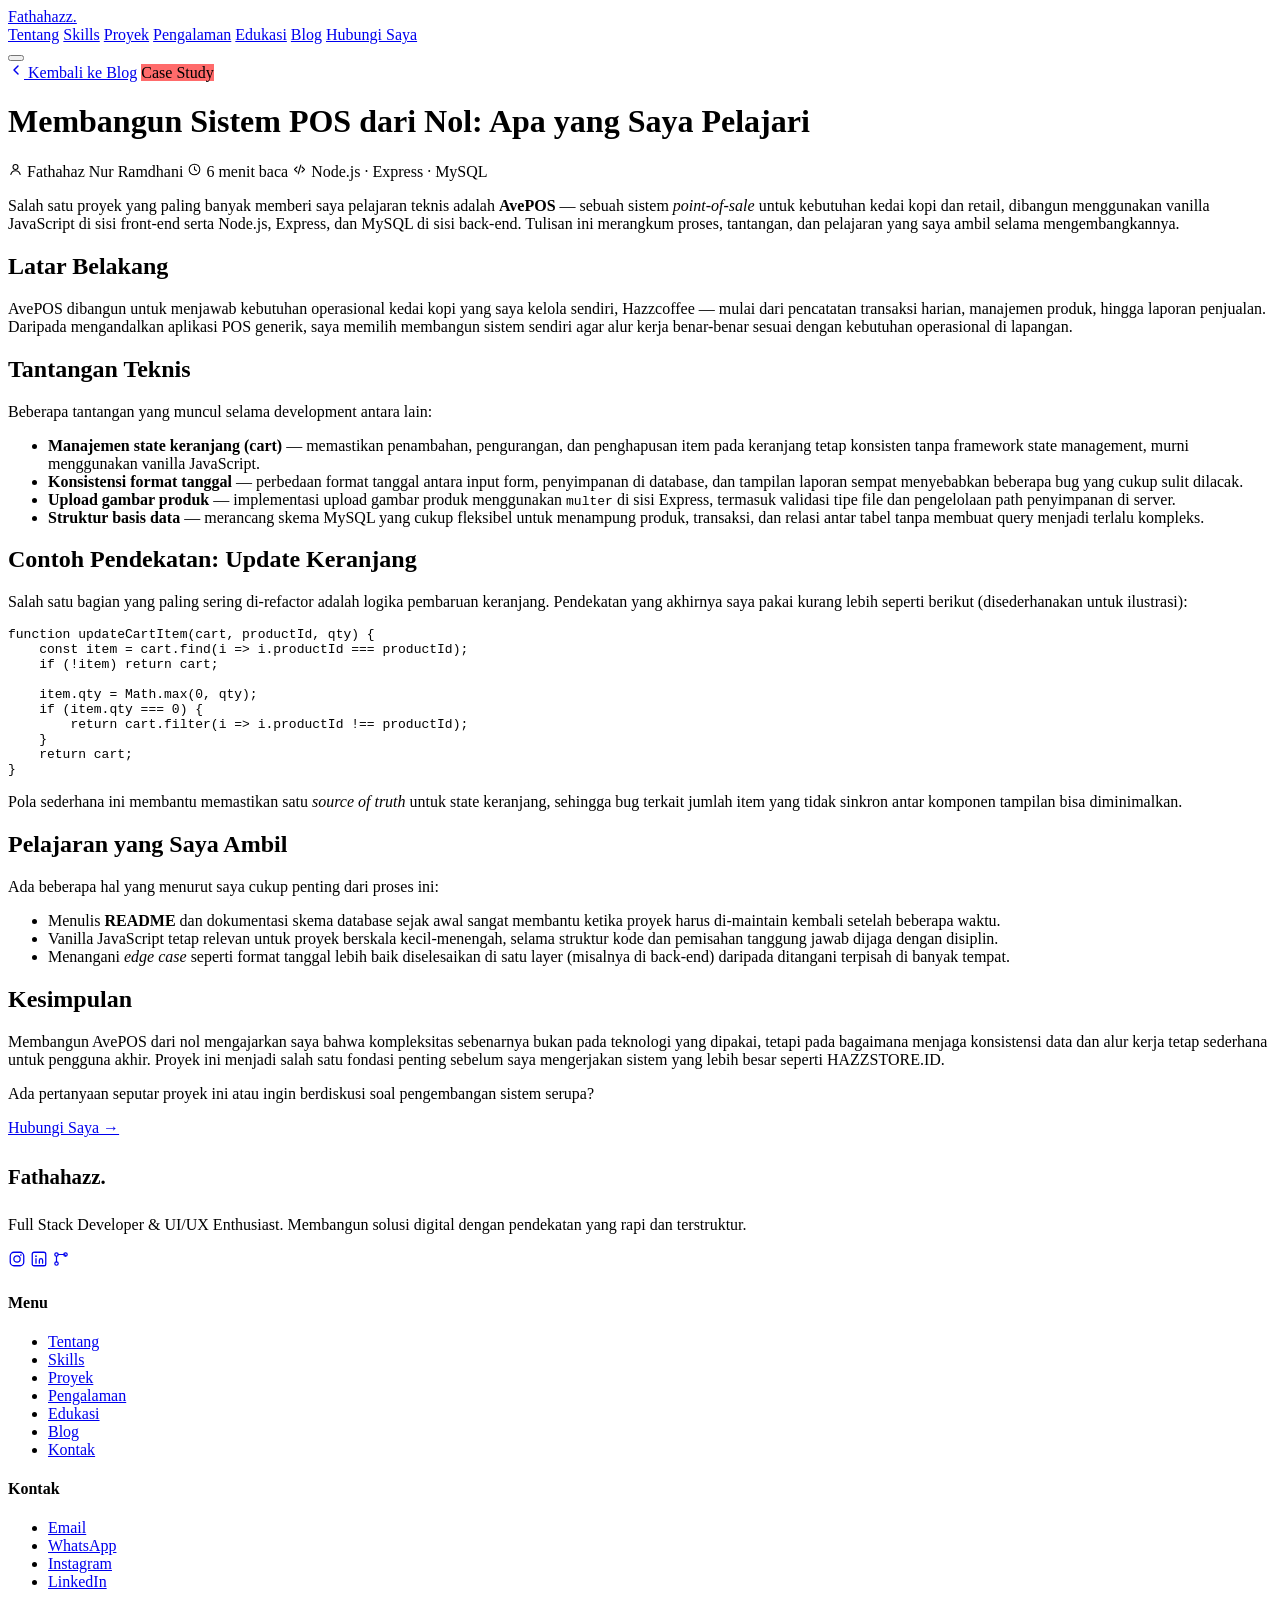
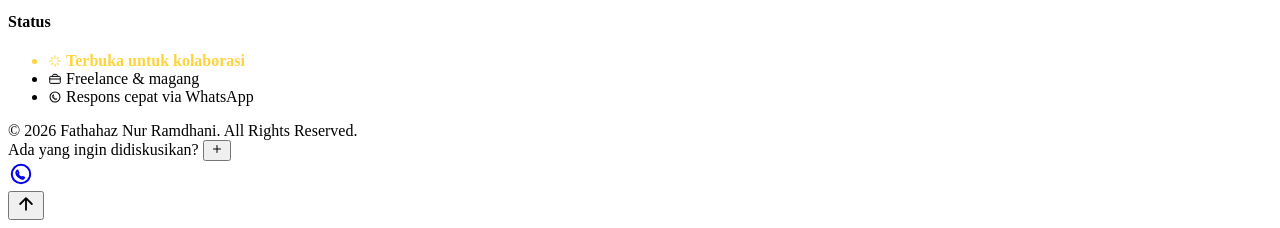
==== blog/blog-membangun-sistem-pos.html @ 6b38d4f5 "Add files via upload" ====
<!DOCTYPE html>
<html lang="id">

<head>
    <meta charset="UTF-8" />
    <meta name="viewport" content="width=device-width, initial-scale=1.0" />
    <title>Membangun Sistem POS dari Nol: Apa yang Saya Pelajari — Fathahazz</title>
    <meta name="description"
        content="Case study proses membangun AvePOS, sistem point-of-sale berbasis Node.js, Express, dan MySQL — tantangan teknis dan pelajaran yang saya ambil." />
    <meta name="author" content="Fathahaz Nur Ramdhani" />
    <meta name="robots" content="index, follow" />
    <link rel="canonical" href="https://fathahazz.my.id/blog-membangun-sistem-pos.html" />

    <!-- Open Graph / Social Preview -->
    <meta property="og:type" content="article" />
    <meta property="og:title" content="Membangun Sistem POS dari Nol: Apa yang Saya Pelajari" />
    <meta property="og:description"
        content="Case study proses membangun AvePOS — sistem point-of-sale berbasis Node.js, Express, dan MySQL." />
    <meta property="og:image" content="asset/hazz1.webp" />
    <meta property="og:url" content="https://fathahazz.my.id/blog-membangun-sistem-pos.html" />
    <meta property="og:locale" content="id_ID" />
    <meta name="twitter:card" content="summary_large_image" />
    <meta name="twitter:title" content="Membangun Sistem POS dari Nol: Apa yang Saya Pelajari" />
    <meta name="twitter:description" content="Case study proses membangun AvePOS dari nol." />
    <meta name="twitter:image" content="asset/hazz1.webp" />

    <meta name="theme-color" content="#FFD43B" />

    <!-- Fonts (preconnect ke kedua domain Google Fonts untuk mempercepat handshake) -->
    <link rel="preconnect" href="https://fonts.googleapis.com">
    <link rel="preconnect" href="https://fonts.gstatic.com" crossorigin>
    <link
        href="https://fonts.googleapis.com/css2?family=Inter:wght@700;800;900&family=Space+Grotesk:wght@500;600;700&family=DM+Sans:opsz,wght@9..40,400;9..40,500;9..40,600;9..40,700;9..40,800&display=swap"
        rel="stylesheet">
    <link rel="stylesheet" href="style.css" />

    <!-- Favicon -->
    <link rel="icon" type="image/png" sizes="96x96" href="asset/favicon/favicon-96x96.png" />
    <link rel="icon" type="image/x-icon" href="asset/favicon/favicon.ico" />
    <link rel="apple-touch-icon" sizes="180x180" href="asset/favicon/apple-touch-icon.png" />
    <link rel="manifest" href="asset/favicon/site.webmanifest" />

    <!-- Structured Data untuk mesin pencari -->
    <script type="application/ld+json">
    {
        "@context": "https://schema.org",
        "@type": "Article",
        "headline": "Membangun Sistem POS dari Nol: Apa yang Saya Pelajari",
        "description": "Case study proses membangun AvePOS, sistem point-of-sale berbasis Node.js, Express, dan MySQL.",
        "author": {
            "@type": "Person",
            "name": "Fathahaz Nur Ramdhani",
            "alternateName": "Fathahazz",
            "url": "https://fathahazz.my.id/"
        },
        "image": "https://fathahazz.my.id/asset/hazz1.webp",
        "mainEntityOfPage": "https://fathahazz.my.id/blog-membangun-sistem-pos.html"
    }
    </script>
</head>

<body>

    <!-- ===== SVG ICON SPRITE (reusable, natural line icons) ===== -->
    <svg style="display:none">
        <symbol id="ic-sparkle" viewBox="0 0 24 24">
            <path d="M12 3v4M12 17v4M3 12h4M17 12h4M6 6l2.5 2.5M15.5 15.5L18 18M18 6l-2.5 2.5M8.5 15.5L6 18"
                stroke="currentColor" stroke-width="1.8" stroke-linecap="round" />
        </symbol>
        <symbol id="ic-bolt" viewBox="0 0 24 24">
            <path d="M13 2 4 14h6l-1 8 9-12h-6l1-8Z" stroke="currentColor" stroke-width="1.8" stroke-linejoin="round"
                stroke-linecap="round" fill="none" />
        </symbol>
        <symbol id="ic-rocket" viewBox="0 0 24 24">
            <path d="M12 2c3 1.5 5 5 5 9 0 2-1 4-2 5l-3 3-3-3c-1-1-2-3-2-5 0-4 2-7.5 5-9Z" stroke="currentColor"
                stroke-width="1.8" stroke-linejoin="round" fill="none" />
            <circle cx="12" cy="10" r="1.8" stroke="currentColor" stroke-width="1.6" fill="none" />
            <path d="M8 16c-2 0.5-3 2-3 5 3 0 4.5-1 5-3M16 16c2 0.5 3 2 3 5-3 0-4.5-1-5-3" stroke="currentColor"
                stroke-width="1.6" stroke-linecap="round" fill="none" />
        </symbol>
        <symbol id="ic-palette" viewBox="0 0 24 24">
            <path
                d="M12 3a9 9 0 1 0 0 18c1.2 0 2-1 2-2 0-.6-.3-1-.6-1.4-.3-.4-.6-.8-.6-1.3 0-1 .8-1.8 1.8-1.8H17a4 4 0 0 0 4-4c0-4.4-4-7.5-9-7.5Z"
                stroke="currentColor" stroke-width="1.8" stroke-linejoin="round" fill="none" />
            <circle cx="7.5" cy="10.5" r="1.1" fill="currentColor" />
            <circle cx="9.5" cy="7" r="1.1" fill="currentColor" />
            <circle cx="14.5" cy="7" r="1.1" fill="currentColor" />
        </symbol>
        <symbol id="ic-plus" viewBox="0 0 24 24">
            <path d="M12 5v14M5 12h14" stroke="currentColor" stroke-width="2" stroke-linecap="round" />
        </symbol>
        <symbol id="ic-chat" viewBox="0 0 24 24">
            <circle cx="12" cy="12" r="8.5" stroke="currentColor" stroke-width="1.8" fill="none" />

            <path
                d="M9 8.5c-.3 0-.6.2-.8.5-.4.5-.7 1.1-.7 1.9 0 1.1.6 2.3 1.5 3.2.9 1 2.1 1.8 3.4 2.2.8.3 1.5.3 2-.1.3-.2.6-.5.7-.9l-1.7-.8-.8.8c-1.8-.7-2.9-1.8-3.5-3.5l.8-.8-.9-1.7Z"
                stroke="currentColor" stroke-width="1.5" stroke-linecap="round" stroke-linejoin="round" fill="none" />
        </symbol>
        <symbol id="ic-arrow-up" viewBox="0 0 24 24">
            <path d="M12 19V5M5 12l7-7 7 7" stroke="currentColor" stroke-width="2.2" stroke-linecap="round"
                stroke-linejoin="round" fill="none" />
        </symbol>
        <symbol id="ic-mail" viewBox="0 0 24 24">
            <rect x="3" y="5" width="18" height="14" rx="1.5" stroke="currentColor" stroke-width="1.7" fill="none" />
            <path d="m4 6.5 8 6 8-6" stroke="currentColor" stroke-width="1.7" stroke-linecap="round"
                stroke-linejoin="round" fill="none" />
        </symbol>
        <symbol id="ic-phone" viewBox="0 0 24 24">
            <path
                d="M6.5 3.5h3l1.5 4-2 1.5a11 11 0 0 0 5.5 5.5l1.5-2 4 1.5v3c0 1-.9 1.8-1.9 1.6-6-1.2-10.9-6-12.1-12.1-.2-1 .6-1.9 1.6-1.9Z"
                stroke="currentColor" stroke-width="1.7" stroke-linejoin="round" fill="none" />
        </symbol>
        <symbol id="ic-at" viewBox="0 0 24 24">
            <circle cx="12" cy="12" r="4" stroke="currentColor" stroke-width="1.7" fill="none" />
            <path d="M16 12v1.5a2.5 2.5 0 0 0 5 0V12a9 9 0 1 0-4 7.5" stroke="currentColor" stroke-width="1.7"
                stroke-linecap="round" fill="none" />
        </symbol>
        <symbol id="ic-pin" viewBox="0 0 24 24">
            <path d="M12 22s7-6.5 7-12a7 7 0 1 0-14 0c0 5.5 7 12 7 12Z" stroke="currentColor" stroke-width="1.7"
                stroke-linejoin="round" fill="none" />
            <circle cx="12" cy="10" r="2.4" stroke="currentColor" stroke-width="1.6" fill="none" />
        </symbol>
        <symbol id="ic-cap" viewBox="0 0 24 24">
            <path d="m12 4 9 4.5-9 4.5-9-4.5Z" stroke="currentColor" stroke-width="1.7" stroke-linejoin="round"
                fill="none" />
            <path d="M7 11v4.5c0 1.4 2.2 2.5 5 2.5s5-1.1 5-2.5V11" stroke="currentColor" stroke-width="1.6"
                stroke-linecap="round" fill="none" />
            <path d="M21 8.5V14" stroke="currentColor" stroke-width="1.6" stroke-linecap="round" />
        </symbol>
        <symbol id="ic-briefcase" viewBox="0 0 24 24">
            <rect x="3" y="7.5" width="18" height="12" rx="1.5" stroke="currentColor" stroke-width="1.7" fill="none" />
            <path d="M8 7.5V6a2 2 0 0 1 2-2h4a2 2 0 0 1 2 2v1.5M3 12h18" stroke="currentColor" stroke-width="1.7"
                stroke-linecap="round" fill="none" />
        </symbol>
        <symbol id="ic-instagram" viewBox="0 0 24 24">
            <rect x="3" y="3" width="18" height="18" rx="5" stroke="currentColor" stroke-width="1.7" fill="none" />
            <circle cx="12" cy="12" r="4.2" stroke="currentColor" stroke-width="1.7" fill="none" />
            <circle cx="17.2" cy="6.8" r="1.1" fill="currentColor" />
        </symbol>
        <symbol id="ic-linkedin" viewBox="0 0 24 24">
            <rect x="3" y="3" width="18" height="18" rx="2.5" stroke="currentColor" stroke-width="1.7" fill="none" />
            <circle cx="8" cy="8.2" r="1.2" fill="currentColor" />
            <path d="M8 11.5v6M12.5 17.5v-3.7c0-1.3.9-2.3 2.2-2.3s2.1 1 2.1 2.3v3.7" stroke="currentColor"
                stroke-width="1.7" stroke-linecap="round" fill="none" />
            <path d="M8 11.5h0" stroke="currentColor" stroke-width="1.7" />
        </symbol>
        <symbol id="ic-youtube" viewBox="0 0 24 24">
            <rect x="2.5" y="6" width="19" height="12" rx="3" stroke="currentColor" stroke-width="1.7" fill="none" />
            <path d="M10.5 9.5v5l4.3-2.5Z" fill="currentColor" />
        </symbol>
        <symbol id="ic-tiktok" viewBox="0 0 24 24">
            <path d="M14 3v10.8a2.7 2.7 0 1 1-2.5-2.7" stroke="currentColor" stroke-width="1.7" stroke-linecap="round"
                fill="none" />
            <path d="M14 3c.4 2.4 2.1 4 4.6 4.2" stroke="currentColor" stroke-width="1.7" stroke-linecap="round"
                fill="none" />
        </symbol>
        <symbol id="ic-window" viewBox="0 0 24 24">
            <rect x="3" y="4" width="18" height="16" rx="1.5" stroke="currentColor" stroke-width="1.7" fill="none" />
            <path d="M3 8.5h18" stroke="currentColor" stroke-width="1.7" />
            <circle cx="6" cy="6.2" r=".6" fill="currentColor" />
            <circle cx="8" cy="6.2" r=".6" fill="currentColor" />
        </symbol>
        <symbol id="ic-mobile" viewBox="0 0 24 24">
            <rect x="7" y="2.5" width="10" height="19" rx="2" stroke="currentColor" stroke-width="1.7" fill="none" />
            <path d="M11 18.3h2" stroke="currentColor" stroke-width="1.7" stroke-linecap="round" />
        </symbol>
        <symbol id="ic-target" viewBox="0 0 24 24">
            <circle cx="12" cy="12" r="8.5" stroke="currentColor" stroke-width="1.7" fill="none" />
            <circle cx="12" cy="12" r="4.7" stroke="currentColor" stroke-width="1.7" fill="none" />
            <circle cx="12" cy="12" r="1.2" fill="currentColor" />
        </symbol>
        <symbol id="ic-camera" viewBox="0 0 24 24">
            <path d="M4 8h3l1.5-2h7L17 8h3a1 1 0 0 1 1 1v9a1 1 0 0 1-1 1H4a1 1 0 0 1-1-1V9a1 1 0 0 1 1-1Z"
                stroke="currentColor" stroke-width="1.7" stroke-linejoin="round" fill="none" />
            <circle cx="12" cy="13" r="3.3" stroke="currentColor" stroke-width="1.7" fill="none" />
        </symbol>
        <symbol id="ic-pencil" viewBox="0 0 24 24">
            <path d="m4 20 1-4.5L15.5 5 19 8.5 8.5 19 4 20Z" stroke="currentColor" stroke-width="1.7"
                stroke-linejoin="round" fill="none" />
            <path d="M13.5 6.7 17.3 10.5" stroke="currentColor" stroke-width="1.7" stroke-linecap="round" />
        </symbol>
        <symbol id="ic-star" viewBox="0 0 24 24">
            <path d="m12 3 2.6 5.8 6.2.6-4.7 4.2 1.4 6.2L12 16.9 6.5 19.8l1.4-6.2L3.2 9.4l6.2-.6Z" stroke="currentColor"
                stroke-width="1.6" stroke-linejoin="round" fill="none" />
        </symbol>
        <symbol id="ic-user" viewBox="0 0 24 24">
            <circle cx="12" cy="8" r="4" stroke="currentColor" stroke-width="1.7" fill="none" />
            <path d="M4.5 20c1.2-4 4-6 7.5-6s6.3 2 7.5 6" stroke="currentColor" stroke-width="1.7"
                stroke-linecap="round" fill="none" />
        </symbol>
        <symbol id="ic-check" viewBox="0 0 24 24">
            <path d="m4 12.5 5.5 5.5L20 6.5" stroke="currentColor" stroke-width="2.2" stroke-linecap="round"
                stroke-linejoin="round" fill="none" />
        </symbol>
        <symbol id="ic-minus" viewBox="0 0 24 24">
            <path d="M5 12h14" stroke="currentColor" stroke-width="2" stroke-linecap="round" />
        </symbol>
        <symbol id="ic-chevron" viewBox="0 0 24 24">
            <path d="m6 9 6 6 6-6" stroke="currentColor" stroke-width="2.2" stroke-linecap="round"
                stroke-linejoin="round" fill="none" />
        </symbol>
        <symbol id="ic-chevron-left" viewBox="0 0 24 24">
            <path d="m15 6-6 6 6 6" stroke="currentColor" stroke-width="2.2" stroke-linecap="round"
                stroke-linejoin="round" fill="none" />
        </symbol>
        <symbol id="ic-chevron-right" viewBox="0 0 24 24">
            <path d="m9 6 6 6-6 6" stroke="currentColor" stroke-width="2.2" stroke-linecap="round"
                stroke-linejoin="round" fill="none" />
        </symbol>
        <symbol id="ic-clock" viewBox="0 0 24 24">
            <circle cx="12" cy="12" r="8.5" stroke="currentColor" stroke-width="1.7" fill="none" />
            <path d="M12 7.5V12l3 2" stroke="currentColor" stroke-width="1.7" stroke-linecap="round" fill="none" />
        </symbol>
        <symbol id="ic-coffee" viewBox="0 0 24 24">
            <path d="M4 8h13v6a5 5 0 0 1-5 5H9a5 5 0 0 1-5-5V8Z" stroke="currentColor" stroke-width="1.7"
                stroke-linejoin="round" fill="none" />
            <path d="M17 9.5h1.5a2.5 2.5 0 0 1 0 5H17" stroke="currentColor" stroke-width="1.7" fill="none" />
            <path d="M8 3.5c-.6.8-.6 1.4 0 2.2M12 3.5c-.6.8-.6 1.4 0 2.2" stroke="currentColor" stroke-width="1.5"
                stroke-linecap="round" />
        </symbol>
        <symbol id="ic-git" viewBox="0 0 24 24">
            <circle cx="6" cy="6" r="2.3" stroke="currentColor" stroke-width="1.6" fill="none" />
            <circle cx="6" cy="18" r="2.3" stroke="currentColor" stroke-width="1.6" fill="none" />
            <circle cx="18" cy="6" r="2.3" stroke="currentColor" stroke-width="1.6" fill="none" />
            <path d="M6 8.3v7.4M8.3 6H16a2 2 0 0 1 2 2v0" stroke="currentColor" stroke-width="1.6"
                stroke-linecap="round" fill="none" />
        </symbol>
        <symbol id="ic-cloud" viewBox="0 0 24 24">
            <path d="M7 18h10.5a3.5 3.5 0 0 0 0-7 5.5 5.5 0 0 0-10.6-1.7A4 4 0 0 0 7 18Z" stroke="currentColor"
                stroke-width="1.7" stroke-linejoin="round" fill="none" />
        </symbol>
        <symbol id="ic-db" viewBox="0 0 24 24">
            <ellipse cx="12" cy="6" rx="7" ry="2.6" stroke="currentColor" stroke-width="1.7" fill="none" />
            <path d="M5 6v6c0 1.4 3.1 2.6 7 2.6s7-1.2 7-2.6V6M5 12v6c0 1.4 3.1 2.6 7 2.6s7-1.2 7-2.6v-6"
                stroke="currentColor" stroke-width="1.7" fill="none" />
        </symbol>
        <symbol id="ic-code" viewBox="0 0 24 24">
            <path d="M8 8 4 12l4 4" stroke="currentColor" stroke-width="1.8" stroke-linecap="round"
                stroke-linejoin="round" fill="none" />

            <path d="m16 8 4 4-4 4" stroke="currentColor" stroke-width="1.8" stroke-linecap="round"
                stroke-linejoin="round" fill="none" />

            <path d="m14 5-4 14" stroke="currentColor" stroke-width="1.8" stroke-linecap="round" fill="none" />
        </symbol>
        <symbol id="ic-app" viewBox="0 0 24 24">
            <rect x="5" y="3" width="14" height="18" rx="3" stroke="currentColor" stroke-width="1.8" fill="none" />

            <rect x="8" y="7" width="3" height="3" rx=".5" fill="currentColor" />

            <rect x="13" y="7" width="3" height="3" rx=".5" fill="currentColor" />

            <rect x="8" y="12" width="3" height="3" rx=".5" fill="currentColor" />

            <rect x="13" y="12" width="3" height="3" rx=".5" fill="currentColor" />
        </symbol>
        <symbol id="ic-react" viewBox="0 0 24 24">
            <circle cx="12" cy="12" r="1.8" fill="currentColor" />

            <ellipse cx="12" cy="12" rx="8" ry="3.2" stroke="currentColor" stroke-width="1.5" fill="none" />

            <ellipse cx="12" cy="12" rx="8" ry="3.2" transform="rotate(60 12 12)" stroke="currentColor"
                stroke-width="1.5" fill="none" />

            <ellipse cx="12" cy="12" rx="8" ry="3.2" transform="rotate(-60 12 12)" stroke="currentColor"
                stroke-width="1.5" fill="none" />
        </symbol>
        <symbol id="ic-nodejs" viewBox="0 0 24 24">
            <path d="M12 2.5 19 6.5v11L12 21.5 5 17.5v-11L12 2.5Z" stroke="currentColor" stroke-width="1.6"
                fill="none" />
            <text x="12" y="15" text-anchor="middle" font-size="6" font-family="Arial" fill="currentColor">JS</text>
        </symbol>
        <symbol id="ic-flutter" viewBox="0 0 24 24">
            <path d="M7 12 16 3h4L9 14Z" stroke="currentColor" stroke-width="1.6" fill="none" stroke-linejoin="round" />

            <path d="M9 14 13.5 18.5H18L13 13.5Z" stroke="currentColor" stroke-width="1.6" fill="none"
                stroke-linejoin="round" />

            <path d="M13 13.5 16 10.5H20L17 13.5" stroke="currentColor" stroke-width="1.6" fill="none"
                stroke-linejoin="round" />
        </symbol>
        <symbol id="ic-nextjs" viewBox="0 0 24 24">
            <circle cx="12" cy="12" r="9" stroke="currentColor" stroke-width="1.6" fill="none" />

            <path d="M9 16V8l6 8V8" stroke="currentColor" stroke-width="1.6" stroke-linecap="round"
                stroke-linejoin="round" fill="none" />
        </symbol>
        <symbol id="ic-gitt" viewBox="0 0 24 24">
            <rect x="6" y="6" width="12" height="12" rx="2" transform="rotate(45 12 12)" stroke="currentColor"
                stroke-width="1.6" fill="none" />

            <circle cx="10" cy="10" r="1.2" fill="currentColor" />

            <circle cx="14" cy="14" r="1.2" fill="currentColor" />

            <circle cx="10" cy="16" r="1.2" fill="currentColor" />

            <path d="M10 10v6M10 10l4 4" stroke="currentColor" stroke-width="1.6" stroke-linecap="round" />
        </symbol>
        <symbol id="ic-vercel" viewBox="0 0 24 24">
            <path d="M12 4 20 18H4L12 4Z" stroke="currentColor" stroke-width="1.8" stroke-linejoin="round"
                fill="none" />
        </symbol>
    </svg>

    <!-- ===== CUSTOM CURSOR ===== -->
    <div class="cursor-dot" id="cursorDot"></div>
    <div class="cursor-outline" id="cursorOutline"></div>
    <div class="scroll-progress" id="scrollProgress"></div>

    <!-- ===== NAVBAR ===== -->
    <nav class="navbar" id="navbar">
        <div class="container">
            <a href="index.html" class="logo">Fathahazz.</a>
            <div class="nav-links" id="navLinks">
                <a href="index.html#about">Tentang</a>
                <a href="index.html#skills">Skills</a>
                <a href="index.html#projects">Proyek</a>
                <a href="index.html#experience">Pengalaman</a>
                <a href="index.html#education">Edukasi</a>
                <a href="index.html#blog" class="active">Blog</a>
                <a href="index.html#contact" class="nav-cta">Hubungi Saya</a>
            </div>
            <button class="hamburger" id="hamburger" aria-label="Menu">
                <span></span><span></span><span></span>
            </button>
        </div>
    </nav>

    <!-- ===== ARTICLE HEADER ===== -->
    <header class="article-hero">
        <div class="container">
            <a href="index.html#blog" class="article-back"><svg class="ic" width="16" height="16">
                    <use href="#ic-chevron-left" /></svg> Kembali ke Blog</a>
            <span class="neo-tag" style="background:#FF6B6B;">Case Study</span>
            <h1 class="article-title">Membangun Sistem POS dari Nol: Apa yang Saya Pelajari</h1>
            <div class="article-meta">
                <span><svg class="ic" width="15" height="15">
                        <use href="#ic-user" /></svg> Fathahaz Nur Ramdhani</span>
                <span><svg class="ic" width="15" height="15">
                        <use href="#ic-clock" /></svg> 6 menit baca</span>
                <span><svg class="ic" width="15" height="15">
                        <use href="#ic-code" /></svg> Node.js · Express · MySQL</span>
            </div>
        </div>
    </header>

    <!-- ===== ARTICLE CONTENT ===== -->
    <section class="article-section">
        <div class="container article-container">
            <article class="article-content">
                <p class="lead">Salah satu proyek yang paling banyak memberi saya pelajaran teknis adalah
                    <strong>AvePOS</strong> — sebuah sistem <em>point-of-sale</em> untuk kebutuhan kedai kopi dan
                    retail, dibangun menggunakan vanilla JavaScript di sisi front-end serta Node.js, Express, dan
                    MySQL di sisi back-end. Tulisan ini merangkum proses, tantangan, dan pelajaran yang saya ambil
                    selama mengembangkannya.</p>

                <h2>Latar Belakang</h2>
                <p>AvePOS dibangun untuk menjawab kebutuhan operasional kedai kopi yang saya kelola sendiri,
                    Hazzcoffee — mulai dari pencatatan transaksi harian, manajemen produk, hingga laporan
                    penjualan. Daripada mengandalkan aplikasi POS generik, saya memilih membangun sistem sendiri
                    agar alur kerja benar-benar sesuai dengan kebutuhan operasional di lapangan.</p>

                <h2>Tantangan Teknis</h2>
                <p>Beberapa tantangan yang muncul selama development antara lain:</p>
                <ul>
                    <li><strong>Manajemen state keranjang (cart)</strong> — memastikan penambahan, pengurangan,
                        dan penghapusan item pada keranjang tetap konsisten tanpa framework state management,
                        murni menggunakan vanilla JavaScript.</li>
                    <li><strong>Konsistensi format tanggal</strong> — perbedaan format tanggal antara input form,
                        penyimpanan di database, dan tampilan laporan sempat menyebabkan beberapa bug yang cukup
                        sulit dilacak.</li>
                    <li><strong>Upload gambar produk</strong> — implementasi upload gambar produk menggunakan
                        <code>multer</code> di sisi Express, termasuk validasi tipe file dan pengelolaan path
                        penyimpanan di server.</li>
                    <li><strong>Struktur basis data</strong> — merancang skema MySQL yang cukup fleksibel untuk
                        menampung produk, transaksi, dan relasi antar tabel tanpa membuat query menjadi terlalu
                        kompleks.</li>
                </ul>

                <h2>Contoh Pendekatan: Update Keranjang</h2>
                <p>Salah satu bagian yang paling sering di-refactor adalah logika pembaruan keranjang. Pendekatan
                    yang akhirnya saya pakai kurang lebih seperti berikut (disederhanakan untuk ilustrasi):</p>
                <pre><code>function updateCartItem(cart, productId, qty) {
    const item = cart.find(i => i.productId === productId);
    if (!item) return cart;

    item.qty = Math.max(0, qty);
    if (item.qty === 0) {
        return cart.filter(i => i.productId !== productId);
    }
    return cart;
}</code></pre>
                <p>Pola sederhana ini membantu memastikan satu <em>source of truth</em> untuk state keranjang,
                    sehingga bug terkait jumlah item yang tidak sinkron antar komponen tampilan bisa diminimalkan.</p>

                <h2>Pelajaran yang Saya Ambil</h2>
                <p>Ada beberapa hal yang menurut saya cukup penting dari proses ini:</p>
                <ul>
                    <li>Menulis <strong>README</strong> dan dokumentasi skema database sejak awal sangat membantu
                        ketika proyek harus di-maintain kembali setelah beberapa waktu.</li>
                    <li>Vanilla JavaScript tetap relevan untuk proyek berskala kecil-menengah, selama struktur
                        kode dan pemisahan tanggung jawab dijaga dengan disiplin.</li>
                    <li>Menangani <em>edge case</em> seperti format tanggal lebih baik diselesaikan di satu
                        layer (misalnya di back-end) daripada ditangani terpisah di banyak tempat.</li>
                </ul>

                <h2>Kesimpulan</h2>
                <p>Membangun AvePOS dari nol mengajarkan saya bahwa kompleksitas sebenarnya bukan pada teknologi
                    yang dipakai, tetapi pada bagaimana menjaga konsistensi data dan alur kerja tetap sederhana
                    untuk pengguna akhir. Proyek ini menjadi salah satu fondasi penting sebelum saya mengerjakan
                    sistem yang lebih besar seperti HAZZSTORE.ID.</p>

                <div class="article-cta">
                    <p>Ada pertanyaan seputar proyek ini atau ingin berdiskusi soal pengembangan sistem serupa?</p>
                    <a href="index.html#contact" class="neo-btn neo-btn-primary">Hubungi Saya →</a>
                </div>
            </article>
        </div>
    </section>

    <!-- ===== FOOTER ===== -->
    <footer class="footer">
        <div class="container">
            <div class="footer-grid">
                <div>
                    <h4 style="font-size:1.3rem;">Fathahazz.</h4>
                    <p>Full Stack Developer & UI/UX Enthusiast. Membangun solusi digital dengan pendekatan yang
                        rapi dan terstruktur.</p>
                    <div class="social-links">
                        <a href="https://instagram.com/fathahazz" target="_blank" rel="noopener"
                            aria-label="Instagram"><svg class="ic" width="18" height="18">
                                <use href="#ic-instagram" /></svg></a>
                        <a href="https://linkedin.com/in/fathahazz" target="_blank" rel="noopener"
                            aria-label="LinkedIn"><svg class="ic" width="18" height="18">
                                <use href="#ic-linkedin" /></svg></a>
                        <a href="https://github.com/hzx-greedy" target="_blank" rel="noopener"
                            aria-label="GitHub"><svg class="ic" width="18" height="18">
                                <use href="#ic-git" /></svg></a>
                    </div>
                </div>
                <div>
                    <h4>Menu</h4>
                    <ul>
                        <li><a href="index.html#about">Tentang</a></li>
                        <li><a href="index.html#skills">Skills</a></li>
                        <li><a href="index.html#projects">Proyek</a></li>
                        <li><a href="index.html#experience">Pengalaman</a></li>
                        <li><a href="index.html#education">Edukasi</a></li>
                        <li><a href="index.html#blog">Blog</a></li>
                        <li><a href="index.html#contact">Kontak</a></li>
                    </ul>
                </div>
                <div>
                    <h4>Kontak</h4>
                    <ul>
                        <li><a href="mailto:fathahazz31@gmail.com">Email</a></li>
                        <li><a href="https://wa.me/6282110757763" target="_blank" rel="noopener">WhatsApp</a></li>
                        <li><a href="https://instagram.com/fathahazz" target="_blank" rel="noopener">Instagram</a>
                        </li>
                        <li><a href="https://linkedin.com/in/fathahazz" target="_blank" rel="noopener">LinkedIn</a>
                        </li>
                    </ul>
                </div>
                <div>
                    <h4>Status</h4>
                    <ul>
                        <li style="color:#FFD43B;font-weight:700;"><svg class="ic" width="14" height="14"
                                style="vertical-align:-2px;margin-right:4px;">
                                <use href="#ic-sparkle" /></svg>Terbuka untuk kolaborasi</li>
                        <li><svg class="ic" width="14" height="14" style="vertical-align:-2px;margin-right:4px;">
                                <use href="#ic-briefcase" /></svg>Freelance & magang</li>
                        <li><svg class="ic" width="14" height="14" style="vertical-align:-2px;margin-right:4px;">
                                <use href="#ic-chat" /></svg>Respons cepat via WhatsApp</li>
                    </ul>
                </div>
            </div>
            <div class="footer-bottom">
                <span>© 2026 Fathahaz Nur Ramdhani. All Rights Reserved.</span>
            </div>
        </div>
    </footer>

    <!-- ===== WHATSAPP FLOAT + TOOLTIP ===== -->
    <div class="wa-wrap">
        <div class="wa-tooltip" id="waTooltip">
            Ada yang ingin didiskusikan?
            <button class="wa-tooltip-close" id="waTooltipClose" aria-label="Tutup">
                <svg class="ic" width="12" height="12">
                    <use href="#ic-plus" /></svg>
            </button>
        </div>
        <a href="https://wa.me/6282110757763" class="wa-float" target="_blank" rel="noopener"
            aria-label="Chat WhatsApp">
            <svg class="ic" width="26" height="26">
                <use href="#ic-chat" /></svg>
        </a>
    </div>

    <!-- ===== BACK TO TOP ===== -->
    <button class="back-to-top" id="backToTop" aria-label="Kembali ke atas">
        <svg class="ic" width="20" height="20">
            <use href="#ic-arrow-up" /></svg>
    </button>

    <script src="script.js"></script>
</body>

</html>
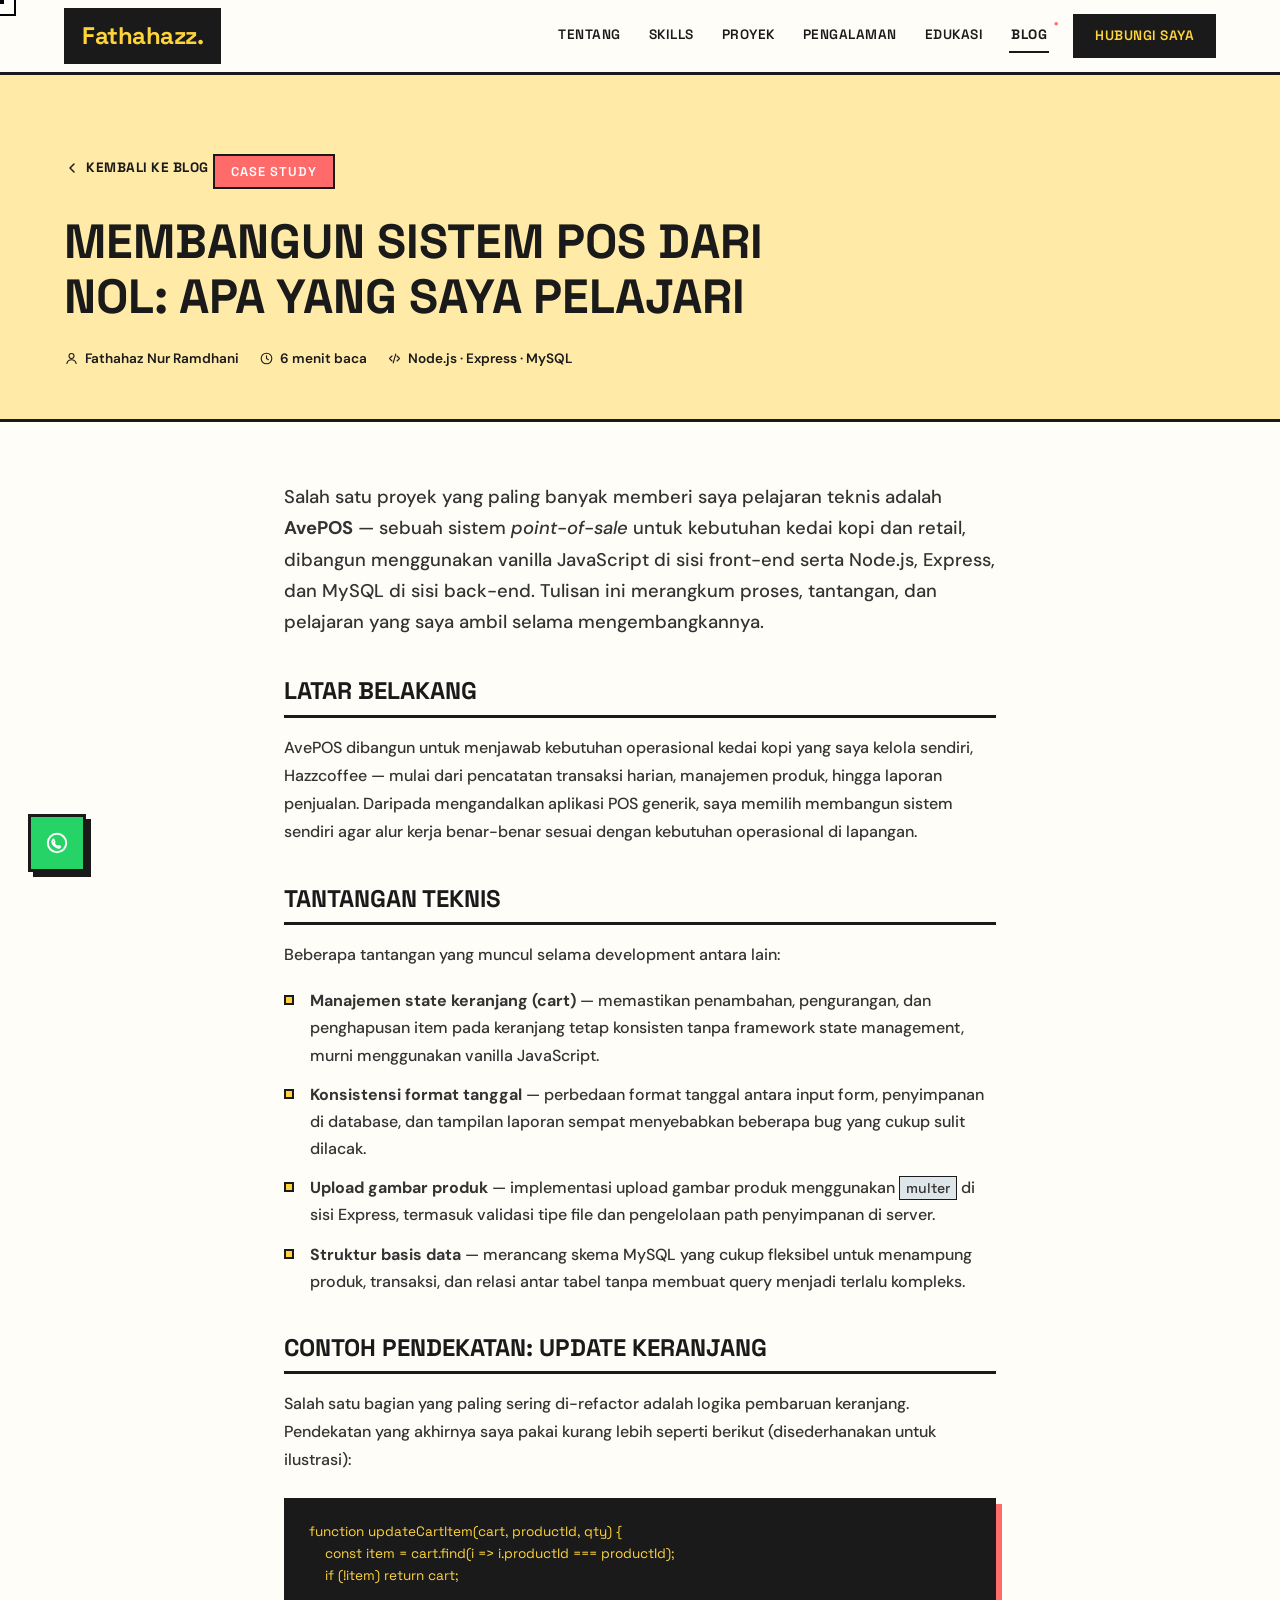
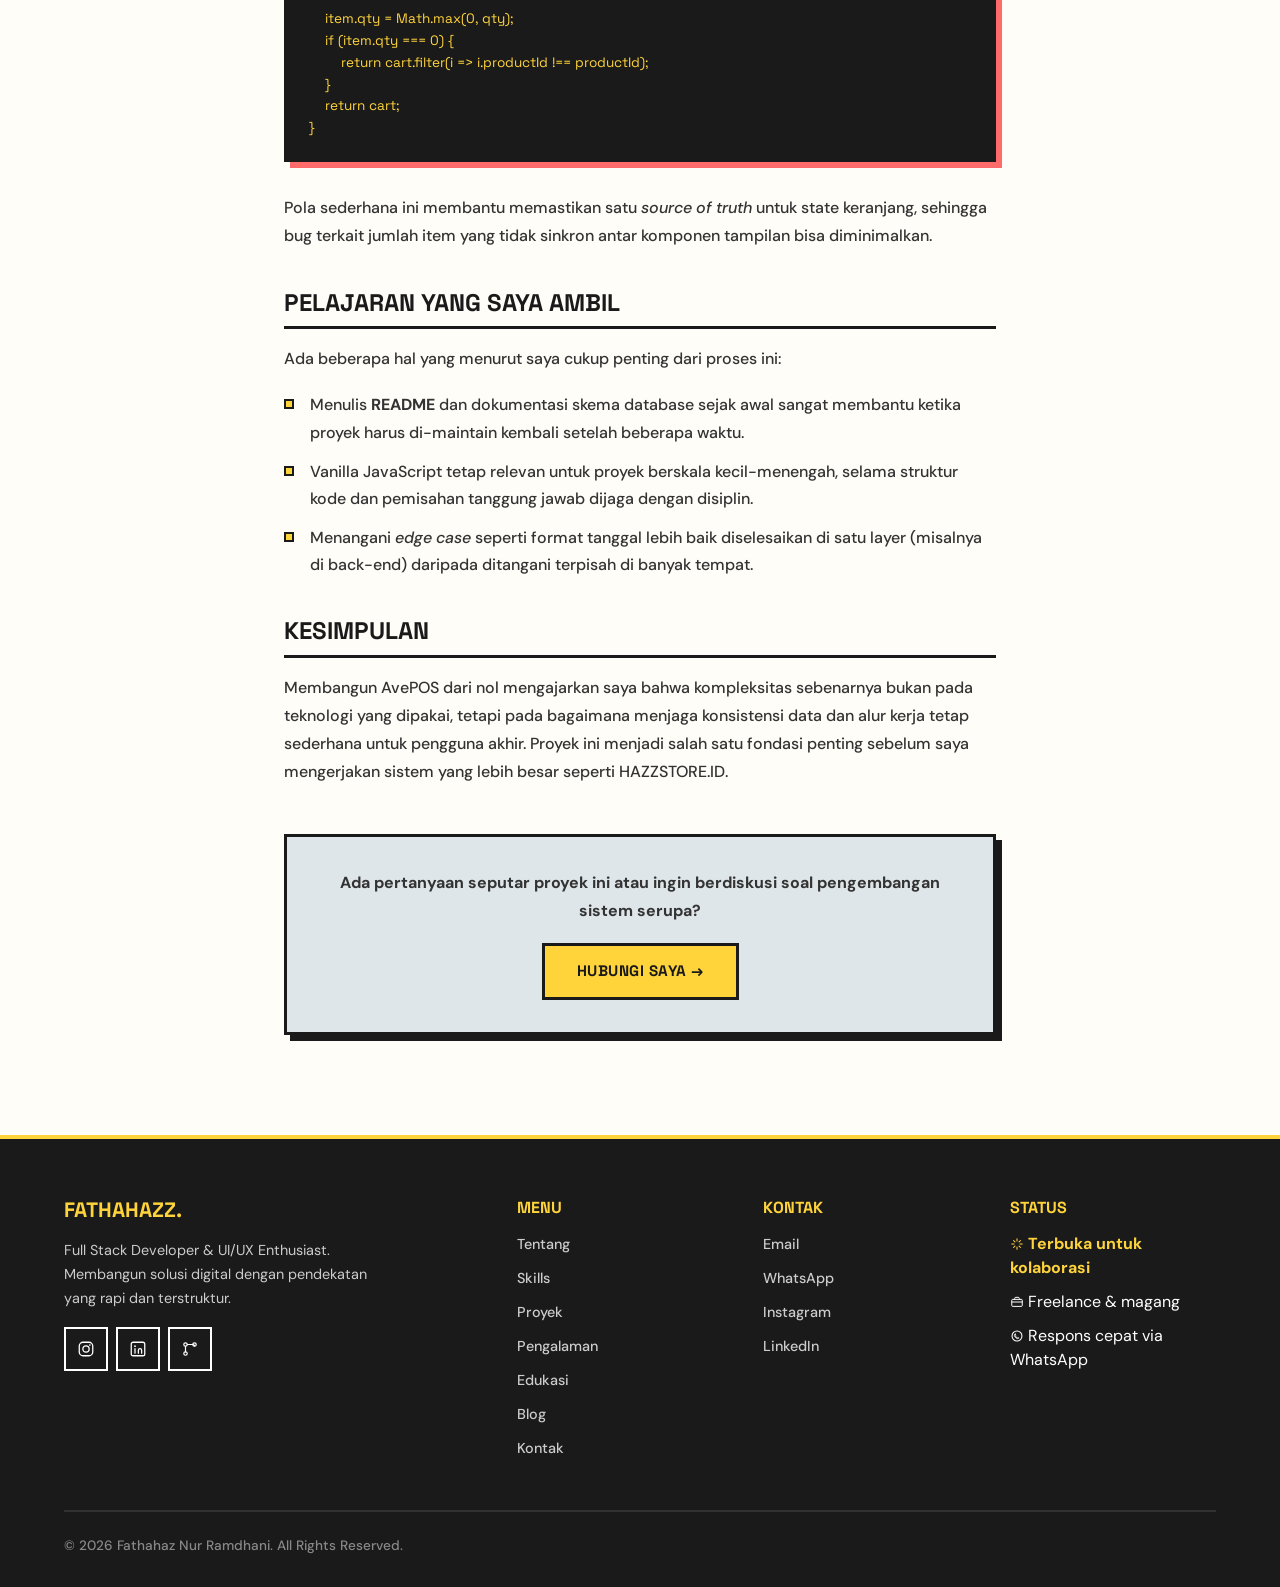
==== commit 19af2833: "LINK" ====
--- a/blog/blog-membangun-sistem-pos.html
+++ b/blog/blog-membangun-sistem-pos.html
@@ -9,20 +9,20 @@
         content="Case study proses membangun AvePOS, sistem point-of-sale berbasis Node.js, Express, dan MySQL — tantangan teknis dan pelajaran yang saya ambil." />
     <meta name="author" content="Fathahaz Nur Ramdhani" />
     <meta name="robots" content="index, follow" />
-    <link rel="canonical" href="https://fathahazz.my.id/blog-membangun-sistem-pos.html" />
+    <link rel="canonical" href="https://fathahazz.my.id/blog/blog-membangun-sistem-pos.html" />
 
     <!-- Open Graph / Social Preview -->
     <meta property="og:type" content="article" />
     <meta property="og:title" content="Membangun Sistem POS dari Nol: Apa yang Saya Pelajari" />
     <meta property="og:description"
         content="Case study proses membangun AvePOS — sistem point-of-sale berbasis Node.js, Express, dan MySQL." />
-    <meta property="og:image" content="asset/hazz1.webp" />
-    <meta property="og:url" content="https://fathahazz.my.id/blog-membangun-sistem-pos.html" />
+    <meta property="og:image" content="../asset/hazz1.webp" />
+    <meta property="og:url" content="https://fathahazz.my.id/blog/blog-membangun-sistem-pos.html" />
     <meta property="og:locale" content="id_ID" />
     <meta name="twitter:card" content="summary_large_image" />
     <meta name="twitter:title" content="Membangun Sistem POS dari Nol: Apa yang Saya Pelajari" />
     <meta name="twitter:description" content="Case study proses membangun AvePOS dari nol." />
-    <meta name="twitter:image" content="asset/hazz1.webp" />
+    <meta name="twitter:image" content="../asset/hazz1.webp" />
 
     <meta name="theme-color" content="#FFD43B" />
 
@@ -32,13 +32,13 @@
     <link
         href="https://fonts.googleapis.com/css2?family=Inter:wght@700;800;900&family=Space+Grotesk:wght@500;600;700&family=DM+Sans:opsz,wght@9..40,400;9..40,500;9..40,600;9..40,700;9..40,800&display=swap"
         rel="stylesheet">
-    <link rel="stylesheet" href="style.css" />
+    <link rel="stylesheet" href="../style.css" />
 
     <!-- Favicon -->
-    <link rel="icon" type="image/png" sizes="96x96" href="asset/favicon/favicon-96x96.png" />
-    <link rel="icon" type="image/x-icon" href="asset/favicon/favicon.ico" />
-    <link rel="apple-touch-icon" sizes="180x180" href="asset/favicon/apple-touch-icon.png" />
-    <link rel="manifest" href="asset/favicon/site.webmanifest" />
+    <link rel="icon" type="image/png" sizes="96x96" href="../asset/favicon/favicon-96x96.png" />
+    <link rel="icon" type="image/x-icon" href="../asset/favicon/favicon.ico" />
+    <link rel="apple-touch-icon" sizes="180x180" href="../asset/favicon/apple-touch-icon.png" />
+    <link rel="manifest" href="../asset/favicon/site.webmanifest" />
 
     <!-- Structured Data untuk mesin pencari -->
     <script type="application/ld+json">
@@ -54,7 +54,7 @@
             "url": "https://fathahazz.my.id/"
         },
         "image": "https://fathahazz.my.id/asset/hazz1.webp",
-        "mainEntityOfPage": "https://fathahazz.my.id/blog-membangun-sistem-pos.html"
+        "mainEntityOfPage": "https://fathahazz.my.id/blog/blog-membangun-sistem-pos.html"
     }
     </script>
 </head>
@@ -311,15 +311,15 @@
     <!-- ===== NAVBAR ===== -->
     <nav class="navbar" id="navbar">
         <div class="container">
-            <a href="index.html" class="logo">Fathahazz.</a>
+            <a href="../index.html" class="logo">Fathahazz.</a>
             <div class="nav-links" id="navLinks">
-                <a href="index.html#about">Tentang</a>
-                <a href="index.html#skills">Skills</a>
-                <a href="index.html#projects">Proyek</a>
-                <a href="index.html#experience">Pengalaman</a>
-                <a href="index.html#education">Edukasi</a>
-                <a href="index.html#blog" class="active">Blog</a>
-                <a href="index.html#contact" class="nav-cta">Hubungi Saya</a>
+                <a href="../index.html#about">Tentang</a>
+                <a href="../index.html#skills">Skills</a>
+                <a href="../index.html#projects">Proyek</a>
+                <a href="../index.html#experience">Pengalaman</a>
+                <a href="../index.html#education">Edukasi</a>
+                <a href="../index.html#blog" class="active">Blog</a>
+                <a href="../index.html#contact" class="nav-cta">Hubungi Saya</a>
             </div>
             <button class="hamburger" id="hamburger" aria-label="Menu">
                 <span></span><span></span><span></span>
@@ -330,7 +330,7 @@
     <!-- ===== ARTICLE HEADER ===== -->
     <header class="article-hero">
         <div class="container">
-            <a href="index.html#blog" class="article-back"><svg class="ic" width="16" height="16">
+            <a href="../index.html#blog" class="article-back"><svg class="ic" width="16" height="16">
                     <use href="#ic-chevron-left" /></svg> Kembali ke Blog</a>
             <span class="neo-tag" style="background:#FF6B6B;">Case Study</span>
             <h1 class="article-title">Membangun Sistem POS dari Nol: Apa yang Saya Pelajari</h1>
@@ -413,7 +413,7 @@
 
                 <div class="article-cta">
                     <p>Ada pertanyaan seputar proyek ini atau ingin berdiskusi soal pengembangan sistem serupa?</p>
-                    <a href="index.html#contact" class="neo-btn neo-btn-primary">Hubungi Saya →</a>
+                    <a href="../index.html#contact" class="neo-btn neo-btn-primary">Hubungi Saya →</a>
                 </div>
             </article>
         </div>
@@ -442,13 +442,13 @@
                 <div>
                     <h4>Menu</h4>
                     <ul>
-                        <li><a href="index.html#about">Tentang</a></li>
-                        <li><a href="index.html#skills">Skills</a></li>
-                        <li><a href="index.html#projects">Proyek</a></li>
-                        <li><a href="index.html#experience">Pengalaman</a></li>
-                        <li><a href="index.html#education">Edukasi</a></li>
-                        <li><a href="index.html#blog">Blog</a></li>
-                        <li><a href="index.html#contact">Kontak</a></li>
+                        <li><a href="../index.html#about">Tentang</a></li>
+                        <li><a href="../index.html#skills">Skills</a></li>
+                        <li><a href="../index.html#projects">Proyek</a></li>
+                        <li><a href="../index.html#experience">Pengalaman</a></li>
+                        <li><a href="../index.html#education">Edukasi</a></li>
+                        <li><a href="../index.html#blog">Blog</a></li>
+                        <li><a href="../index.html#contact">Kontak</a></li>
                     </ul>
                 </div>
                 <div>
--- a/style.css
+++ b/style.css
@@ -0,0 +1,2753 @@
+/* ===== RESET & BASE ===== */
+*,
+*::before,
+*::after {
+    box-sizing: border-box;
+    margin: 0;
+    padding: 0;
+}
+
+html {
+    scroll-behavior: smooth;
+}
+
+body {
+    font-family: 'DM Sans', 'Inter', sans-serif;
+    background: #FFFDF7;
+    color: #1a1a1a;
+    line-height: 1.5;
+}
+
+a {
+    text-decoration: none;
+    color: inherit;
+}
+
+img {
+    max-width: 100%;
+    display: block;
+}
+
+ul {
+    list-style: none;
+}
+
+.container {
+    max-width: 1200px;
+    margin: 0 auto;
+    padding: 0 24px;
+}
+
+/* ===== ICONS (natural line icons, replace emoji) ===== */
+.ic {
+    display: inline-block;
+    vertical-align: -3px;
+    flex-shrink: 0;
+    color: currentColor;
+}
+
+/* ===== NEOBRUTALISM CORE ===== */
+.neo-card {
+    background: #fff;
+    border: 3px solid #1a1a1a;
+    box-shadow: 6px 6px 0px #1a1a1a;
+    transition: all 0.15s ease;
+}
+
+.neo-card:hover {
+    box-shadow: 8px 8px 0px #1a1a1a;
+    transform: translate(-2px, -2px);
+}
+
+.neo-btn {
+    display: inline-flex;
+    align-items: center;
+    gap: 8px;
+    padding: 14px 32px;
+    border: 3px solid #1a1a1a;
+    font-family: 'Space Grotesk', sans-serif;
+    font-weight: 700;
+    font-size: 0.95rem;
+    text-transform: uppercase;
+    letter-spacing: 0.5px;
+    cursor: pointer;
+    transition: all 0.12s;
+    background: #fff;
+    color: #1a1a1a;
+}
+
+.neo-btn:hover {
+    transform: translate(-3px, -3px);
+    box-shadow: 6px 6px 0px #1a1a1a;
+}
+
+.neo-btn:active {
+    transform: translate(2px, 2px);
+    box-shadow: none;
+}
+
+.neo-btn-primary {
+    background: #FFD43B;
+    color: #1a1a1a;
+}
+
+.neo-btn-dark {
+    background: #1a1a1a;
+    color: #fff;
+}
+
+.neo-btn-dark:hover {
+    background: #FFD43B;
+    color: #1a1a1a;
+}
+
+.neo-tag {
+    display: inline-block;
+    padding: 6px 16px;
+    border: 2px solid #1a1a1a;
+    font-family: 'Space Grotesk', sans-serif;
+    font-weight: 600;
+    font-size: 0.8rem;
+    text-transform: uppercase;
+    letter-spacing: 1px;
+    background: #FF6B6B;
+    color: #fff;
+    margin-top: 14px;
+}
+
+h1,
+h2,
+h3,
+h4 {
+    font-family: 'Space Grotesk', 'Inter', sans-serif;
+    font-weight: 700;
+    line-height: 1.1;
+}
+
+.section-title {
+    font-size: clamp(2.5rem, 6vw, 4rem);
+    font-weight: 800;
+    text-transform: uppercase;
+    letter-spacing: -1px;
+    position: relative;
+    display: inline-block;
+}
+
+.section-title::after {
+    content: '';
+    display: block;
+    width: 100%;
+    height: 6px;
+    background: #FFD43B;
+    border: 2px solid #1a1a1a;
+    margin-top: 4px;
+}
+
+.section-header {
+    margin-bottom: 56px;
+    display: flex;
+    flex-direction: column;
+    align-items: flex-start;
+}
+
+/* ===== NAVBAR ===== */
+.navbar {
+    position: fixed;
+    top: 0;
+    left: 0;
+    right: 0;
+    z-index: 1000;
+    background: #FFFDF7;
+    border-bottom: 3px solid #1a1a1a;
+    transition: box-shadow 0.2s;
+}
+
+.navbar.scrolled {
+    box-shadow: 0 6px 0 #1a1a1a;
+}
+
+.navbar .container {
+    display: flex;
+    align-items: center;
+    justify-content: space-between;
+    height: 72px;
+}
+
+.logo {
+    font-family: 'Space Grotesk', sans-serif;
+    font-weight: 800;
+    font-size: 1.5rem;
+    letter-spacing: -0.5px;
+    background: #1a1a1a;
+    color: #FFD43B;
+    padding: 8px 16px;
+    border: 2px solid #1a1a1a;
+}
+
+.nav-links {
+    display: flex;
+    gap: 24px;
+    align-items: center;
+}
+
+.nav-links a {
+    font-family: 'Space Grotesk', sans-serif;
+    font-weight: 600;
+    font-size: 0.85rem;
+    text-transform: uppercase;
+    letter-spacing: 0.5px;
+    color: #1a1a1a;
+    padding: 6px 2px;
+    border-bottom: 2px solid transparent;
+    transition: border-color 0.2s, color 0.2s;
+    position: relative;
+}
+
+.nav-links a:hover {
+    border-bottom-color: #FFD43B;
+}
+
+.nav-links a.active {
+    color: #1a1a1a;
+    border-bottom-color: #1a1a1a;
+    font-weight: 800;
+}
+
+.nav-links a.active::before {
+    content: '●';
+    font-size: 0.5rem;
+    color: #FF6B6B;
+    position: absolute;
+    top: -2px;
+    right: -10px;
+}
+
+.nav-cta {
+    background: #1a1a1a !important;
+    color: #FFD43B !important;
+    padding: 10px 20px !important;
+    border: 2px solid #1a1a1a !important;
+    border-bottom-color: #1a1a1a !important;
+}
+
+.nav-cta:hover {
+    background: #FFD43B !important;
+    color: #1a1a1a !important;
+    border-bottom-color: #1a1a1a !important;
+}
+
+.hamburger {
+    display: none;
+    flex-direction: column;
+    gap: 5px;
+    cursor: pointer;
+    background: none;
+    border: 2px solid #1a1a1a;
+    padding: 8px;
+    transition: background 0.2s ease, transform 0.2s ease;
+}
+
+.hamburger span {
+    display: block;
+    width: 24px;
+    height: 3px;
+    background: #1a1a1a;
+    border-radius: 0;
+    transition: transform 0.3s cubic-bezier(0.68, -0.4, 0.32, 1.4), opacity 0.2s ease;
+}
+
+.hamburger.open {
+    background: #FFD43B;
+}
+
+.hamburger.open span:nth-child(1) {
+    transform: translateY(8px) rotate(45deg);
+}
+
+.hamburger.open span:nth-child(2) {
+    opacity: 0;
+    transform: scaleX(0);
+}
+
+.hamburger.open span:nth-child(3) {
+    transform: translateY(-8px) rotate(-45deg);
+}
+
+/* ===== HERO ===== */
+.hero {
+    min-height: 100vh;
+    display: flex;
+    align-items: center;
+    padding: clamp(88px, 15vh, 120px) 0 clamp(48px, 8vh, 80px);
+    background: #FFFDF7;
+    position: relative;
+    overflow: hidden;
+}
+
+.hero::before {
+    content: '✦';
+    position: absolute;
+    top: 8%;
+    right: 5%;
+    font-size: 20rem;
+    color: #FFD43B;
+    opacity: 0.15;
+    line-height: 1;
+    pointer-events: none;
+}
+
+.hero::after {
+    content: '●';
+    position: absolute;
+    bottom: 5%;
+    left: 3%;
+    font-size: 15rem;
+    color: #FF6B6B;
+    opacity: 0.1;
+    line-height: 1;
+    pointer-events: none;
+}
+
+.hero-grid {
+    display: grid;
+    grid-template-columns: 1fr 1fr;
+    gap: 60px;
+    align-items: center;
+}
+
+.hero-badge {
+    display: inline-flex;
+    align-items: center;
+    gap: 8px;
+    padding: 8px 16px;
+    border: 2px solid #1a1a1a;
+    background: #FF6B6B;
+    color: #fff;
+    font-family: 'Space Grotesk', sans-serif;
+    font-weight: 600;
+    font-size: 0.8rem;
+    text-transform: uppercase;
+    letter-spacing: 1px;
+    margin-bottom: 24px;
+}
+
+.hero h1 {
+    font-family: 'Space Grotesk', sans-serif;
+    font-size: clamp(3rem, 7vw, 5rem);
+    font-weight: 800;
+    text-transform: uppercase;
+    letter-spacing: -2px;
+    line-height: 1;
+    margin-bottom: 20px;
+}
+
+.hero h1 .highlight {
+    display: inline-block;
+    background: #FFD43B;
+    padding: 0 8px;
+    border: 3px solid #1a1a1a;
+    transform: rotate(-1deg);
+}
+
+.hero p {
+    font-size: 1.1rem;
+    font-weight: 500;
+    color: #4a4a4a;
+    max-width: 520px;
+    margin-bottom: 36px;
+    line-height: 1.6;
+}
+
+.hero-buttons {
+    display: flex;
+    gap: 12px;
+    flex-wrap: wrap;
+}
+
+.hero-stats {
+    display: flex;
+    gap: 32px;
+    margin-top: 48px;
+    padding-top: 24px;
+    border-top: 3px solid #1a1a1a;
+}
+
+.hero-stats div {
+    text-align: center;
+}
+
+.hero-stats .num {
+    font-family: 'Space Grotesk', sans-serif;
+    font-size: 2.2rem;
+    font-weight: 800;
+    display: block;
+    line-height: 1;
+}
+
+.hero-stats .lbl {
+    font-size: 0.8rem;
+    font-weight: 600;
+    text-transform: uppercase;
+    letter-spacing: 0.5px;
+    color: #6a6a6a;
+    margin-top: 4px;
+}
+
+.hero-image {
+    display: flex;
+    justify-content: center;
+    align-items: center;
+}
+
+.hero-image .avatar-box {
+    width: 340px;
+    height: 400px;
+    background: #FFD43B;
+    border: 4px solid #1a1a1a;
+    box-shadow: 12px 12px 0 #1a1a1a;
+    display: flex;
+    align-items: center;
+    justify-content: center;
+    font-size: 8rem;
+    color: #1a1a1a;
+    position: relative;
+    animation: floatBox 4s ease-in-out infinite;
+}
+
+.hero-image .avatar-frame {
+    width: 100%;
+    height: 100%;
+    overflow: hidden;
+}
+
+.hero-image .avatar-frame .avatar {
+    width: 100%;
+    height: 100%;
+    object-fit: cover;
+    object-position: center 20%;
+    transform: scale(1.15);
+    transition: transform 0.4s ease;
+}
+
+.hero-image .avatar-box:hover .avatar {
+    transform: scale(1.22);
+}
+
+@keyframes floatBox {
+
+    0%,
+    100% {
+        transform: translateY(0) rotate(0deg);
+    }
+
+    50% {
+        transform: translateY(-14px) rotate(1deg);
+    }
+}
+
+.hero-badge {
+    animation: none;
+}
+
+.hero-badge::before {
+    content: '';
+    display: inline-block;
+    width: 8px;
+    height: 8px;
+    border-radius: 50%;
+    background: #fff;
+    margin-right: 2px;
+    animation: pulseDot 1.4s ease-in-out infinite;
+}
+
+@keyframes pulseDot {
+
+    0%,
+    100% {
+        opacity: 1;
+        transform: scale(1);
+    }
+
+    50% {
+        opacity: 0.3;
+        transform: scale(0.7);
+    }
+}
+
+@media (prefers-reduced-motion: reduce) {
+    .hero-image .avatar-box {
+        animation: none;
+    }
+
+    .hero-badge::before {
+        animation: none;
+    }
+}
+
+.hero-image .avatar-box::after {
+    content: '✧';
+    position: absolute;
+    bottom: -16px;
+    right: -16px;
+    font-size: 3rem;
+    background: #FF6B6B;
+    border: 3px solid #1a1a1a;
+    width: 60px;
+    height: 60px;
+    display: flex;
+    align-items: center;
+    justify-content: center;
+    color: #fff;
+}
+
+/* ===== SERVICES ===== */
+.services {
+    padding: 100px 0;
+    background: #FFFDF7;
+}
+
+.services-grid {
+    display: grid;
+    grid-template-columns: repeat(auto-fit, minmax(300px, 1fr));
+    gap: 24px;
+}
+
+.service-card {
+    background: #fff;
+    border: 3px solid #1a1a1a;
+    box-shadow: 6px 6px 0 #1a1a1a;
+    padding: 32px 28px;
+    transition: all 0.15s;
+}
+
+.service-card:hover {
+    box-shadow: 10px 10px 0 #1a1a1a;
+    transform: translate(-4px, -4px);
+}
+
+.service-card:nth-child(1) {
+    background: #FFEAA7;
+}
+
+.service-card:nth-child(2) {
+    background: #DFE6E9;
+}
+
+.service-card:nth-child(3) {
+    background: #FFB8B8;
+}
+
+.service-icon {
+    width: 56px;
+    height: 56px;
+    border: 3px solid #1a1a1a;
+    background: #fff;
+    display: flex;
+    align-items: center;
+    justify-content: center;
+    color: #1a1a1a;
+    margin-bottom: 20px;
+}
+
+.service-card h3 {
+    font-family: 'Space Grotesk', sans-serif;
+    font-size: 1.5rem;
+    font-weight: 700;
+    text-transform: uppercase;
+    margin-bottom: 10px;
+}
+
+.service-card p {
+    color: #2a2a2a;
+    font-weight: 500;
+    font-size: 0.95rem;
+    line-height: 1.6;
+}
+
+.service-card .service-num {
+    font-family: 'Space Grotesk', sans-serif;
+    font-weight: 800;
+    font-size: 3rem;
+    color: #1a1a1a;
+    opacity: 0.15;
+    text-align: right;
+    margin-top: 16px;
+    line-height: 1;
+}
+
+/* ---- Custom / "layanan lain" CTA card ---- */
+.service-card-custom {
+    grid-column: 1 / -1;
+    display: flex;
+    align-items: center;
+    gap: 24px;
+    background: repeating-linear-gradient(135deg, #fff, #fff 10px, #FFF8DC 10px, #FFF8DC 20px);
+    border-style: dashed;
+    cursor: pointer;
+    text-decoration: none;
+}
+
+.service-card-custom:hover {
+    background: #FFD43B;
+}
+
+.service-card-custom .service-icon-custom {
+    background: #1a1a1a;
+    color: #FFD43B;
+    flex-shrink: 0;
+    margin-bottom: 0;
+    transition: transform 0.2s;
+}
+
+.service-card-custom:hover .service-icon-custom {
+    transform: rotate(90deg);
+}
+
+.service-card-custom .service-text {
+    flex: 1;
+}
+
+.service-card-custom h3 {
+    margin-bottom: 4px;
+}
+
+.service-card-custom p {
+    margin: 0;
+    max-width: 420px;
+}
+
+.service-num-cta {
+    display: inline-flex;
+    align-items: center;
+    gap: 8px;
+    padding: 12px 22px;
+    background: #1a1a1a;
+    color: #fff;
+    border: 2px solid #1a1a1a;
+    font-family: 'Space Grotesk', sans-serif;
+    font-weight: 700;
+    font-size: 0.8rem;
+    text-transform: uppercase;
+    letter-spacing: 0.5px;
+    white-space: nowrap;
+    margin-left: auto;
+    transition: all 0.15s;
+}
+
+.service-card-custom:hover .service-num-cta {
+    background: #25D366;
+    border-color: #1a1a1a;
+    color: #fff;
+    transform: translate(-2px, -2px);
+    box-shadow: 3px 3px 0 #1a1a1a;
+}
+
+@media (max-width: 640px) {
+    .service-card-custom {
+        flex-direction: column;
+        text-align: center;
+        gap: 16px;
+    }
+
+    .service-num-cta {
+        margin-left: 0;
+    }
+}
+
+/* ===== PORTFOLIO ===== */
+.portfolio {
+    padding: 100px 0;
+    background: #1a1a1a;
+}
+
+.portfolio .section-title {
+    color: #fff;
+}
+
+.portfolio .section-title::after {
+    background: #FF6B6B;
+}
+
+.portfolio-grid {
+    display: grid;
+    grid-template-columns: repeat(auto-fit, minmax(280px, 1fr));
+    gap: 20px;
+}
+
+.portfolio-item {
+    border: 3px solid #fff;
+    box-shadow: 6px 6px 0 #FFD43B;
+    aspect-ratio: 16/9;
+    position: relative;
+    overflow: hidden;
+    cursor: pointer;
+    background: #2a2a2a;
+}
+
+.portfolio-img {
+    width: 100%;
+    height: 100%;
+    object-fit: cover;
+    object-position: top;
+    display: block;
+}
+
+.portfolio-item:hover {
+    transform: translate(-3px, -3px);
+    box-shadow: 10px 10px 0 #FFD43B;
+}
+
+.portfolio-item .port-icon {
+    color: #fff;
+    opacity: 0.55;
+    transition: transform 0.3s ease;
+}
+
+.portfolio-item:hover .port-icon {
+    transform: scale(1.15) rotate(-6deg);
+}
+
+.portfolio-item .overlay {
+    position: absolute;
+    inset: 0;
+    background: #FFD43B;
+    border: 3px solid #fff;
+    opacity: 0;
+    transform: scale(0.92);
+    transition: opacity 0.25s ease, transform 0.25s ease;
+    display: flex;
+    flex-direction: column;
+    align-items: center;
+    justify-content: center;
+    padding: 20px;
+    color: #1a1a1a;
+    text-align: center;
+}
+
+.portfolio-item:hover .overlay {
+    opacity: 1;
+    transform: scale(1);
+}
+
+.portfolio-item .overlay h4 {
+    font-family: 'Space Grotesk', sans-serif;
+    font-size: 1.2rem;
+    text-transform: uppercase;
+    font-weight: 700;
+}
+
+.portfolio-item .overlay p {
+    font-weight: 600;
+    font-size: 0.85rem;
+    margin-top: 4px;
+    margin-bottom: 14px;
+}
+
+.portfolio-item .overlay .overlay-btns {
+    display: flex;
+    gap: 8px;
+    flex-wrap: wrap;
+    justify-content: center;
+}
+
+.portfolio-item .overlay .demo-btn {
+    display: inline-flex;
+    align-items: center;
+    gap: 6px;
+    padding: 8px 16px;
+    border: 2px solid #1a1a1a;
+    background: #1a1a1a;
+    color: #fff;
+    font-family: 'Space Grotesk', sans-serif;
+    font-weight: 700;
+    font-size: 0.72rem;
+    text-transform: uppercase;
+    letter-spacing: 0.5px;
+    transition: all 0.15s;
+}
+
+.portfolio-item .overlay .demo-btn:hover {
+    background: #fff;
+    color: #1a1a1a;
+    transform: translate(-2px, -2px);
+    box-shadow: 3px 3px 0 #1a1a1a;
+}
+
+.portfolio-item .overlay .detail-btn {
+    display: inline-flex;
+    align-items: center;
+    gap: 6px;
+    padding: 8px 16px;
+    border: 2px solid #1a1a1a;
+    background: transparent;
+    color: #1a1a1a;
+    font-family: 'Space Grotesk', sans-serif;
+    font-weight: 700;
+    font-size: 0.72rem;
+    text-transform: uppercase;
+    letter-spacing: 0.5px;
+    transition: all 0.15s;
+}
+
+.portfolio-item .overlay .detail-btn:hover {
+    background: #1a1a1a;
+    color: #fff;
+    transform: translate(-2px, -2px);
+    box-shadow: 3px 3px 0 #fff;
+}
+
+.portfolio-item:nth-child(odd) {
+    box-shadow: 6px 6px 0 #FF6B6B;
+}
+
+.portfolio-item:nth-child(odd):hover {
+    box-shadow: 10px 10px 0 #FF6B6B;
+}
+
+/* ---- Portfolio show-more ---- */
+.portfolio-extra {
+    display: none;
+}
+
+.portfolio-grid.expanded .portfolio-extra {
+    display: flex;
+    animation: portfolioFadeIn 0.45s ease both;
+}
+
+@keyframes portfolioFadeIn {
+    from {
+        opacity: 0;
+        transform: translateY(16px);
+    }
+
+    to {
+        opacity: 1;
+        transform: translateY(0);
+    }
+}
+
+.portfolio-more-wrap {
+    display: flex;
+    justify-content: center;
+    margin-top: 40px;
+}
+
+.portfolio-more-wrap .neo-btn {
+    box-shadow: 6px 6px 0 #FF6B6B;
+}
+
+.portfolio-more-wrap .neo-btn:hover {
+    box-shadow: 8px 8px 0 #FF6B6B;
+}
+
+.portfolio-more-wrap .neo-btn svg {
+    transition: transform 0.3s ease;
+}
+
+.portfolio-more-wrap .neo-btn.is-open svg {
+    transform: rotate(180deg);
+}
+
+@media (prefers-reduced-motion: reduce) {
+    .portfolio-grid.expanded .portfolio-extra {
+        animation: none;
+    }
+}
+
+/* ===== TESTIMONIALS ===== */
+.testimonials {
+    padding: 100px 0;
+    background: #FFFDF7;
+}
+
+.testi-carousel {
+    display: flex;
+    align-items: center;
+    gap: 16px;
+}
+
+.testi-arrow {
+    flex-shrink: 0;
+    width: 52px;
+    height: 52px;
+    border: 3px solid #1a1a1a;
+    background: #fff;
+    box-shadow: 5px 5px 0 #1a1a1a;
+    display: flex;
+    align-items: center;
+    justify-content: center;
+    cursor: pointer;
+    color: #1a1a1a;
+    transition: all 0.15s;
+}
+
+.testi-arrow:hover {
+    background: #FFD43B;
+    transform: translate(-2px, -2px);
+    box-shadow: 7px 7px 0 #1a1a1a;
+}
+
+.testi-arrow:active {
+    transform: translate(2px, 2px);
+    box-shadow: none;
+}
+
+.testi-viewport {
+    flex: 1;
+    overflow: hidden;
+    min-width: 0;
+}
+
+.testi-track {
+    display: flex;
+    transition: transform 0.5s cubic-bezier(0.16, 1, 0.3, 1);
+}
+
+.testi-slide {
+    flex: 0 0 100%;
+    max-width: 100%;
+    box-sizing: border-box;
+    display: grid;
+    gap: 24px;
+    padding: 0 4px;
+}
+
+.testi-slide.cols-1 {
+    grid-template-columns: 1fr;
+}
+
+.testi-slide.cols-2 {
+    grid-template-columns: repeat(2, 1fr);
+}
+
+.testi-slide.cols-3 {
+    grid-template-columns: repeat(3, 1fr);
+}
+
+.testi-card {
+    background: #fff;
+    border: 3px solid #1a1a1a;
+    box-shadow: 3px 6px 0 #1a1a1a;
+    padding: 30px 28px 26px;
+    box-sizing: border-box;
+    transition: all 0.15s;
+    display: flex;
+    flex-direction: column;
+    position: relative;
+    overflow: hidden;
+}
+
+.testi-card:hover {
+    box-shadow: 8px 8px 0 #1a1a1a;
+    transform: translate(-2px, -2px);
+}
+
+.testi-card::before {
+    content: '\201C';
+    position: absolute;
+    top: -18px;
+    right: 12px;
+    font-family: 'Space Grotesk', sans-serif;
+    font-size: 6rem;
+    font-weight: 800;
+    color: #1a1a1a;
+    opacity: 0.08;
+    line-height: 1;
+    pointer-events: none;
+}
+
+.testi-card.tc-0 {
+    background: #FFEAA7;
+}
+
+.testi-card.tc-1 {
+    background: #B8E994;
+}
+
+.testi-card.tc-2 {
+    background: #DDA0DD;
+}
+
+.testi-card .stars {
+    display: flex;
+    gap: 3px;
+    margin-bottom: 12px;
+    color: #1a1a1a;
+    position: relative;
+    z-index: 1;
+}
+
+.testi-card .stars .ic {
+    fill: #1a1a1a;
+}
+
+.testi-card blockquote {
+    flex: 1;
+    font-weight: 500;
+    line-height: 1.6;
+    margin-bottom: 20px;
+    font-size: 1rem;
+    position: relative;
+    z-index: 1;
+}
+
+.testi-card .author {
+    display: flex;
+    align-items: center;
+    gap: 12px;
+    padding-top: 16px;
+    border-top: 2px solid #1a1a1a;
+    position: relative;
+    z-index: 1;
+}
+
+.testi-card .author .avatar {
+    width: 44px;
+    height: 44px;
+    border: 2px solid #1a1a1a;
+    background: #fff;
+    display: flex;
+    align-items: center;
+    justify-content: center;
+    font-weight: 800;
+    font-size: 1rem;
+    flex-shrink: 0;
+}
+
+.testi-card .author .name {
+    font-family: 'Space Grotesk', sans-serif;
+    font-weight: 700;
+    font-size: 0.9rem;
+    text-transform: uppercase;
+}
+
+.testi-card .author .role {
+    font-size: 0.8rem;
+    font-weight: 500;
+    color: #555;
+}
+
+.testi-dots {
+    display: flex;
+    justify-content: center;
+    gap: 10px;
+    margin-top: 28px;
+}
+
+.testi-dots .dot {
+    width: 12px;
+    height: 12px;
+    border: 2px solid #1a1a1a;
+    background: #fff;
+    cursor: pointer;
+    padding: 0;
+    transition: all 0.15s;
+}
+
+.testi-dots .dot.active {
+    background: #FFD43B;
+    transform: scale(1.15);
+}
+
+@media (max-width: 640px) {
+    .testi-carousel {
+        gap: 10px;
+    }
+
+    .testi-arrow {
+        width: 40px;
+        height: 40px;
+    }
+
+    .testi-card {
+        padding: 24px 22px 20px;
+    }
+}
+
+/* ===== ABOUT ===== */
+.about {
+    padding: 100px 0;
+    background: #FFD43B;
+}
+
+.about-grid {
+    display: grid;
+    grid-template-columns: 1fr 1fr;
+    gap: 60px;
+    align-items: center;
+}
+
+.about-image {
+    display: flex;
+    justify-content: center;
+}
+
+.about-image .avatar-big {
+    width: 300px;
+    height: 360px;
+    border: 4px solid #1a1a1a;
+    box-shadow: 12px 12px 0 #1a1a1a;
+    background: #fff;
+    display: flex;
+    align-items: center;
+    justify-content: center;
+    color: #1a1a1a;
+}
+
+.about .section-title {
+    background: #fff;
+    padding: 0 8px;
+}
+
+.about h2 {
+    font-family: 'Space Grotesk', sans-serif;
+    font-size: 2.5rem;
+    font-weight: 800;
+    text-transform: uppercase;
+    margin-bottom: 16px;
+}
+
+.about p {
+    font-weight: 500;
+    line-height: 1.7;
+    margin-bottom: 16px;
+}
+
+.about .about-details {
+    display: flex;
+    gap: 24px;
+    margin-top: 28px;
+    flex-wrap: wrap;
+}
+
+.about .about-details div {
+    padding: 10px 16px;
+    border: 2px solid #1a1a1a;
+    background: #fff;
+    font-weight: 600;
+    font-size: 0.85rem;
+    display: flex;
+    align-items: center;
+    gap: 8px;
+}
+
+/* ===== PRICING ===== */
+.pricing {
+    padding: 100px 0;
+    background: #FFFDF7;
+}
+
+.pricing-grid {
+    display: grid;
+    grid-template-columns: repeat(auto-fit, minmax(280px, 1fr));
+    gap: 24px;
+    align-items: start;
+}
+
+.price-card {
+    background: #fff;
+    border: 3px solid #1a1a1a;
+    box-shadow: 6px 6px 0 #1a1a1a;
+    padding: 36px 28px;
+    text-align: center;
+    transition: all 0.15s;
+    position: relative;
+}
+
+.price-card:hover {
+    box-shadow: 8px 8px 0 #1a1a1a;
+    transform: translate(-2px, -2px);
+}
+
+.price-card.featured {
+    background: #1a1a1a;
+    color: #fff;
+    box-shadow: 8px 8px 0 #FFD43B;
+}
+
+.price-card.featured .price,
+.price-card.featured .currency {
+    color: #FFD43B;
+}
+
+.price-card.featured ul li {
+    border-bottom-color: rgba(255, 255, 255, 0.1);
+}
+
+.price-card .popular-badge {
+    position: absolute;
+    top: -14px;
+    left: 50%;
+    transform: translateX(-50%);
+    background: #FF6B6B;
+    color: #fff;
+    font-family: 'Space Grotesk', sans-serif;
+    font-size: 0.75rem;
+    font-weight: 700;
+    padding: 6px 20px;
+    border: 2px solid #1a1a1a;
+    text-transform: uppercase;
+    letter-spacing: 1px;
+    display: inline-flex;
+    align-items: center;
+    gap: 6px;
+}
+
+.popular-badge .ic {
+    fill: #fff;
+}
+
+.price-card h3 {
+    font-family: 'Space Grotesk', sans-serif;
+    font-size: 1.4rem;
+    text-transform: uppercase;
+    margin-bottom: 8px;
+}
+
+.price-card .price-wrap {
+    margin: 24px 0;
+}
+
+.price-card .price-wrap .currency {
+    font-size: 1.2rem;
+    vertical-align: super;
+    font-weight: 700;
+}
+
+.price-card .price-wrap .price {
+    font-family: 'Space Grotesk', sans-serif;
+    font-size: 3.5rem;
+    font-weight: 800;
+    line-height: 1;
+}
+
+.price-card .price-wrap .period {
+    font-size: 0.85rem;
+    font-weight: 600;
+    display: block;
+    margin-top: 4px;
+    color: #888;
+}
+
+.price-card.featured .price-wrap .period {
+    color: #aaa;
+}
+
+.price-card ul {
+    margin: 24px 0;
+    text-align: left;
+}
+
+.price-card ul li {
+    padding: 10px 0;
+    font-weight: 500;
+    font-size: 0.9rem;
+    border-bottom: 2px solid #eee;
+    display: flex;
+    align-items: center;
+    gap: 8px;
+}
+
+.price-card ul li .ic {
+    color: #1a1a1a;
+    flex-shrink: 0;
+}
+
+.price-card.featured ul li .ic {
+    color: #FFD43B;
+}
+
+.price-card ul li.unavail {
+    color: #aaa;
+}
+
+.price-card ul li.unavail .ic {
+    color: #aaa;
+}
+
+.price-card.featured ul li.unavail .ic {
+    color: #666;
+}
+
+.price-card ul li:last-child {
+    border-bottom: none;
+}
+
+.price-card .neo-btn {
+    width: 100%;
+    justify-content: center;
+}
+
+/* ===== FAQ ===== */
+.faq-section {
+    padding: 100px 0;
+    background: #1a1a1a;
+}
+
+.faq-section .section-title {
+    color: #fff;
+}
+
+.faq-section .section-title::after {
+    background: #FF6B6B;
+}
+
+.faq-list {
+    max-width: 720px;
+    margin: 0 auto;
+}
+
+.faq-item {
+    background: #fff;
+    border: 3px solid #1a1a1a;
+    box-shadow: 4px 4px 0 #1a1a1a;
+    margin-bottom: 12px;
+    overflow: hidden;
+    cursor: pointer;
+    transition: all 0.15s;
+}
+
+.faq-item:hover {
+    box-shadow: 6px 6px 0 #1a1a1a;
+    transform: translate(-2px, -2px);
+}
+
+.faq-question {
+    padding: 20px 24px;
+    display: flex;
+    justify-content: space-between;
+    align-items: center;
+    font-family: 'Space Grotesk', sans-serif;
+    font-weight: 700;
+    font-size: 1rem;
+    text-transform: uppercase;
+}
+
+.faq-question .chevron {
+    display: inline-flex;
+    transition: transform 0.3s;
+    line-height: 1;
+}
+
+.faq-item.open .faq-question .chevron {
+    transform: rotate(180deg);
+}
+
+.faq-answer {
+    max-height: 0;
+    overflow: hidden;
+    transition: max-height 0.35s ease, padding 0.35s ease;
+    padding: 0 24px;
+    font-weight: 500;
+    line-height: 1.7;
+    border-top: 2px solid transparent;
+}
+
+.faq-item.open .faq-answer {
+    max-height: 400px;
+    padding: 20px 24px;
+    border-top-color: #1a1a1a;
+}
+
+/* ===== CONTACT ===== */
+.contact {
+    padding: 100px 0;
+    background: #FFEAA7;
+}
+
+.contact-grid {
+    display: grid;
+    grid-template-columns: 1fr 1fr;
+    gap: 48px;
+    align-items: start;
+}
+
+.contact-info h3 {
+    font-family: 'Space Grotesk', sans-serif;
+    font-size: 1.8rem;
+    text-transform: uppercase;
+    margin-bottom: 16px;
+}
+
+.contact-info p {
+    font-weight: 500;
+    line-height: 1.7;
+    margin-bottom: 24px;
+}
+
+.contact-info .info-item {
+    display: flex;
+    align-items: center;
+    gap: 12px;
+    padding: 14px 16px;
+    border: 2px solid #1a1a1a;
+    background: #fff;
+    font-weight: 600;
+    font-size: 0.9rem;
+    margin-bottom: 8px;
+}
+
+.contact-info .info-item .ic-wrap {
+    width: 30px;
+    height: 30px;
+    display: flex;
+    align-items: center;
+    justify-content: center;
+    background: #FFD43B;
+    border: 2px solid #1a1a1a;
+    flex-shrink: 0;
+}
+
+.contact-form {
+    display: flex;
+    flex-direction: column;
+    gap: 16px;
+}
+
+.contact-form input,
+.contact-form textarea,
+.contact-form select {
+    width: 100%;
+    padding: 14px 18px;
+    border: 3px solid #1a1a1a;
+    font-family: 'DM Sans', sans-serif;
+    font-size: 0.95rem;
+    font-weight: 500;
+    background: #fff;
+    outline: none;
+    transition: all 0.15s;
+}
+
+.contact-form input:focus,
+.contact-form textarea:focus,
+.contact-form select:focus {
+    box-shadow: 6px 6px 0 #1a1a1a;
+    transform: translate(-2px, -2px);
+}
+
+.contact-form textarea {
+    resize: vertical;
+    min-height: 130px;
+}
+
+.contact-form .neo-btn {
+    align-self: flex-start;
+}
+
+/* ===== FOOTER ===== */
+.footer {
+    background: #1a1a1a;
+    color: #fff;
+    padding: 60px 0 30px;
+    border-top: 4px solid #FFD43B;
+}
+
+.footer-grid {
+    display: grid;
+    grid-template-columns: 2fr 1fr 1fr 1fr;
+    gap: 40px;
+    margin-bottom: 40px;
+}
+
+.footer h4 {
+    font-family: 'Space Grotesk', sans-serif;
+    color: #FFD43B;
+    font-weight: 700;
+    font-size: 1rem;
+    text-transform: uppercase;
+    margin-bottom: 16px;
+}
+
+.footer p {
+    font-size: 0.9rem;
+    font-weight: 400;
+    line-height: 1.7;
+    max-width: 320px;
+    color: #ccc;
+}
+
+.footer ul li {
+    margin-bottom: 10px;
+}
+
+.footer ul li a {
+    font-size: 0.9rem;
+    font-weight: 500;
+    color: #ccc;
+    border-bottom: 1px solid transparent;
+    transition: all 0.2s;
+}
+
+.footer ul li a:hover {
+    color: #FFD43B;
+    border-bottom-color: #FFD43B;
+}
+
+.footer .social-links {
+    display: flex;
+    gap: 8px;
+    margin-top: 16px;
+}
+
+.footer .social-links a {
+    width: 44px;
+    height: 44px;
+    border: 2px solid #fff;
+    background: transparent;
+    display: flex;
+    align-items: center;
+    justify-content: center;
+    transition: all 0.15s;
+    color: #fff;
+}
+
+.footer .social-links a:hover {
+    background: #FFD43B;
+    color: #1a1a1a;
+    border-color: #FFD43B;
+}
+
+.footer-bottom a {
+    transition: color 0.2s;
+}
+
+.footer-bottom a:hover {
+    color: #FFD43B;
+}
+
+.footer-bottom {
+    border-top: 2px solid rgba(255, 255, 255, 0.1);
+    padding-top: 24px;
+    display: flex;
+    justify-content: space-between;
+    align-items: center;
+    flex-wrap: wrap;
+    gap: 12px;
+    font-size: 0.85rem;
+    font-weight: 500;
+    color: #888;
+}
+
+/* ===== SCROLL REVEAL ===== */
+.reveal {
+    opacity: 0;
+    transform: translateY(40px);
+    transition: opacity 0.6s cubic-bezier(0.16, 1, 0.3, 1), transform 0.6s cubic-bezier(0.16, 1, 0.3, 1);
+}
+
+.reveal.visible {
+    opacity: 1;
+    transform: translateY(0);
+}
+
+.services-grid .reveal:nth-child(1) {
+    transition-delay: 0s;
+}
+
+.services-grid .reveal:nth-child(2) {
+    transition-delay: 0.08s;
+}
+
+.services-grid .reveal:nth-child(3) {
+    transition-delay: 0.16s;
+}
+
+.services-grid .reveal:nth-child(4) {
+    transition-delay: 0.22s;
+}
+
+.process-steps .reveal:nth-child(1) {
+    transition-delay: 0s;
+}
+
+.process-steps .reveal:nth-child(2) {
+    transition-delay: 0.08s;
+}
+
+.process-steps .reveal:nth-child(3) {
+    transition-delay: 0.16s;
+}
+
+.process-steps .reveal:nth-child(4) {
+    transition-delay: 0.24s;
+}
+
+.portfolio-grid .reveal:nth-child(1) {
+    transition-delay: 0s;
+}
+
+.portfolio-grid .reveal:nth-child(2) {
+    transition-delay: 0.06s;
+}
+
+.portfolio-grid .reveal:nth-child(3) {
+    transition-delay: 0.12s;
+}
+
+.portfolio-grid .reveal:nth-child(4) {
+    transition-delay: 0.18s;
+}
+
+.portfolio-grid .reveal:nth-child(5) {
+    transition-delay: 0.24s;
+}
+
+.portfolio-grid .reveal:nth-child(6) {
+    transition-delay: 0.3s;
+}
+
+.pricing-grid .reveal:nth-child(1) {
+    transition-delay: 0s;
+}
+
+.pricing-grid .reveal:nth-child(2) {
+    transition-delay: 0.08s;
+}
+
+.pricing-grid .reveal:nth-child(3) {
+    transition-delay: 0.16s;
+}
+
+.faq-list .reveal:nth-child(1) {
+    transition-delay: 0s;
+}
+
+.faq-list .reveal:nth-child(2) {
+    transition-delay: 0.06s;
+}
+
+.faq-list .reveal:nth-child(3) {
+    transition-delay: 0.12s;
+}
+
+.faq-list .reveal:nth-child(4) {
+    transition-delay: 0.18s;
+}
+
+@media (prefers-reduced-motion: reduce) {
+    .reveal {
+        transition-duration: 0.01s !important;
+        transition-delay: 0s !important;
+    }
+}
+@media (prefers-reduced-motion: reduce) {
+    .nav-links.open,
+    .nav-links.closing {
+        animation: none !important;
+    }
+}
+
+/* ===== BACK TO TOP ===== */
+.back-to-top {
+    position: fixed;
+    bottom: 28px;
+    right: 28px;
+    width: 54px;
+    height: 54px;
+    background: #FFD43B;
+    border: 3px solid #1a1a1a;
+    box-shadow: 5px 5px 0 #1a1a1a;
+    display: flex;
+    align-items: center;
+    justify-content: center;
+    color: #1a1a1a;
+    cursor: pointer;
+    z-index: 999;
+    opacity: 0;
+    visibility: hidden;
+    transform: translateY(20px) scale(0.9);
+    transition: opacity 0.25s ease, transform 0.25s ease, box-shadow 0.15s, background 0.15s;
+}
+
+.back-to-top.show {
+    opacity: 1;
+    visibility: visible;
+    transform: translateY(0) scale(1);
+}
+
+.back-to-top:hover {
+    background: #1a1a1a;
+    color: #FFD43B;
+    transform: translate(-2px, -2px);
+    box-shadow: 7px 7px 0 #FFD43B;
+}
+
+.back-to-top:active {
+    transform: translate(3px, 3px);
+    box-shadow: none;
+}
+
+@media (max-width: 640px) {
+    .back-to-top {
+        bottom: 18px;
+        right: 18px;
+        width: 46px;
+        height: 46px;
+    }
+}
+
+@media (prefers-reduced-motion: reduce) {
+    .back-to-top {
+        transition: opacity 0.1s ease;
+    }
+}
+
+/* ===== CUSTOM SCROLLBAR ===== */
+::-webkit-scrollbar {
+    width: 14px;
+}
+
+::-webkit-scrollbar-track {
+    background: #FFFDF7;
+    border-left: 3px solid #1a1a1a;
+}
+
+::-webkit-scrollbar-thumb {
+    background: #FFD43B;
+    border: 3px solid #1a1a1a;
+}
+
+::-webkit-scrollbar-thumb:hover {
+    background: #FF6B6B;
+}
+
+html {
+    scrollbar-width: thin;
+    scrollbar-color: #FFD43B #FFFDF7;
+}
+
+/* ===== CUSTOM CURSOR ===== */
+@media (hover: hover) and (pointer: fine) {
+    body {
+        cursor: none;
+    }
+
+    .cursor-dot,
+    .cursor-outline {
+        position: fixed;
+        top: 0;
+        left: 0;
+        pointer-events: none;
+        z-index: 9999;
+        transform: translate(-50%, -50%);
+    }
+
+    .cursor-dot {
+        width: 8px;
+        height: 8px;
+        background: #fff;
+        mix-blend-mode: difference;
+        transition: opacity 0.15s;
+    }
+
+    .cursor-outline {
+        width: 32px;
+        height: 32px;
+        border: 2px solid #fff;
+        mix-blend-mode: difference;
+        transition: width 0.15s, height 0.15s, background 0.15s, transform 0.08s linear, border-radius 0.15s;
+    }
+
+    .cursor-outline.hovering {
+        width: 54px;
+        height: 54px;
+        background: rgba(255, 255, 255, 0.35);
+        border-color: #fff;
+    }
+}
+
+@media (hover: none),
+(pointer: coarse) {
+
+    .cursor-dot,
+    .cursor-outline {
+        display: none;
+    }
+}
+
+/* ===== SCROLL PROGRESS ===== */
+.scroll-progress {
+    position: fixed;
+    top: 0;
+    left: 0;
+    height: 4px;
+    width: 0%;
+    background: #FF6B6B;
+    z-index: 1001;
+    transition: width 0.1s linear;
+}
+
+/* ===== MARQUEE ===== */
+.marquee-strip {
+    background: #1a1a1a;
+    border-top: 3px solid #1a1a1a;
+    border-bottom: 3px solid #1a1a1a;
+    overflow: hidden;
+    padding: 14px 0;
+}
+
+.marquee-track {
+    display: flex;
+    width: max-content;
+    animation: marqueeScroll 22s linear infinite;
+}
+
+.marquee-track span {
+    font-family: 'Space Grotesk', sans-serif;
+    font-weight: 700;
+    font-size: 1.1rem;
+    text-transform: uppercase;
+    letter-spacing: 1px;
+    color: #FFD43B;
+    padding: 0 24px;
+    white-space: nowrap;
+    display: flex;
+    align-items: center;
+    gap: 24px;
+}
+
+.marquee-track span::after {
+    content: '✦';
+    color: #FF6B6B;
+}
+
+@keyframes marqueeScroll {
+    0% {
+        transform: translateX(0);
+    }
+
+    100% {
+        transform: translateX(-50%);
+    }
+}
+
+@media (prefers-reduced-motion: reduce) {
+    .marquee-track {
+        animation: none;
+    }
+}
+
+/* ===== WHATSAPP FLOAT + TOOLTIP ===== */
+.wa-wrap {
+    position: fixed;
+    bottom: 28px;
+    left: 28px;
+    z-index: 999;
+    display: flex;
+    flex-direction: column;
+    align-items: flex-start;
+    gap: 12px;
+}
+
+.wa-float {
+    width: 58px;
+    height: 58px;
+    background: #25D366;
+    border: 3px solid #1a1a1a;
+    box-shadow: 5px 5px 0 #1a1a1a;
+    display: flex;
+    align-items: center;
+    justify-content: center;
+    color: #fff;
+    cursor: pointer;
+    transition: transform 0.15s, box-shadow 0.15s;
+    animation: waPulse 2.4s ease-in-out infinite;
+    flex-shrink: 0;
+}
+
+
+
+.wa-float:hover {
+    transform: translate(-2px, -2px);
+    box-shadow: 7px 7px 0 #1a1a1a;
+}
+
+.wa-float:active {
+    transform: translate(3px, 3px);
+    box-shadow: none;
+}
+
+@keyframes waPulse {
+
+    0%,
+    100% {
+        box-shadow: 5px 5px 0 #1a1a1a, 0 0 0 0 rgba(37, 211, 102, 0.5);
+    }
+
+    50% {
+        box-shadow: 5px 5px 0 #1a1a1a, 0 0 0 8px rgba(37, 211, 102, 0);
+    }
+}
+
+.wa-tooltip {
+    position: relative;
+    display: flex;
+    align-items: center;
+    gap: 8px;
+    background: #fff;
+    border: 3px solid #1a1a1a;
+    box-shadow: 4px 4px 0 #1a1a1a;
+    padding: 10px 14px;
+    font-family: 'Space Grotesk', sans-serif;
+    font-weight: 700;
+    font-size: 0.82rem;
+    white-space: nowrap;
+    color: #1a1a1a;
+    text-align: left;
+    opacity: 0;
+    transform: translateY(10px) scale(0.9);
+    pointer-events: none;
+    transition: opacity 0.3s ease, transform 0.3s ease;
+    align-self: flex-start;
+    margin-left: 6px;
+}
+
+.wa-tooltip::after {
+    content: '';
+    position: absolute;
+    left: 20px;
+    bottom: -9px;
+    width: 0;
+    height: 0;
+    border-left: 7px solid transparent;
+    border-right: 7px solid transparent;
+    border-top: 8px solid #1a1a1a;
+}
+
+.wa-tooltip::before {
+    content: '';
+    position: absolute;
+    left: 20px;
+    bottom: -6px;
+    width: 0;
+    height: 0;
+    border-left: 6px solid transparent;
+    border-right: 6px solid transparent;
+    border-top: 7px solid #fff;
+    z-index: 1;
+}
+
+.wa-tooltip.show {
+    opacity: 1;
+    transform: translateY(0) scale(1);
+    pointer-events: auto;
+}
+
+.wa-tooltip-close {
+    display: flex;
+    align-items: center;
+    justify-content: center;
+    width: 16px;
+    height: 16px;
+    background: transparent;
+    border: none;
+    color: #1a1a1a;
+    cursor: pointer;
+    transform: rotate(45deg);
+    opacity: 0.6;
+    transition: opacity 0.15s;
+}
+
+.wa-tooltip-close:hover {
+    opacity: 1;
+}
+
+@media (max-width: 640px) {
+    .wa-wrap {
+        bottom: 18px;
+        left: 18px;
+    }
+
+    .wa-float {
+        width: 48px;
+        height: 48px;
+    }
+
+    .wa-tooltip {
+        font-size: 0.74rem;
+        padding: 8px 12px;
+    }
+}
+
+@media (prefers-reduced-motion: reduce) {
+    .wa-float {
+        animation: none;
+    }
+}
+
+/* ===== PROSES KERJA ===== */
+.process {
+    padding: 100px 0;
+    background: #DFE6E9;
+}
+
+.process-steps {
+    display: grid;
+    grid-template-columns: repeat(4, 1fr);
+    gap: 20px;
+    position: relative;
+}
+
+.process-step {
+    background: #fff;
+    border: 3px solid #1a1a1a;
+    box-shadow: 6px 6px 0 #1a1a1a;
+    padding: 28px 22px;
+    position: relative;
+    transition: all 0.15s;
+}
+
+.process-step:hover {
+    transform: translate(-3px, -3px);
+    box-shadow: 9px 9px 0 #1a1a1a;
+}
+
+.process-step .step-num {
+    font-family: 'Space Grotesk', sans-serif;
+    font-weight: 800;
+    font-size: 2.5rem;
+    color: #1a1a1a;
+    display: inline-block;
+    background: #FFD43B;
+    border: 2px solid #1a1a1a;
+    width: 56px;
+    height: 56px;
+    line-height: 1;
+    display: flex;
+    align-items: center;
+    justify-content: center;
+    margin-bottom: 16px;
+}
+
+.process-step:nth-child(2) .step-num {
+    background: #FF6B6B;
+    color: #fff;
+}
+
+.process-step:nth-child(3) .step-num {
+    background: #B8E994;
+}
+
+.process-step:nth-child(4) .step-num {
+    background: #1a1a1a;
+    color: #FFD43B;
+}
+
+.process-step h3 {
+    font-family: 'Space Grotesk', sans-serif;
+    font-size: 1.2rem;
+    text-transform: uppercase;
+    margin-bottom: 8px;
+}
+
+.process-step p {
+    font-weight: 500;
+    font-size: 0.9rem;
+    line-height: 1.6;
+    color: #333;
+}
+
+.process-arrow {
+    position: absolute;
+    top: 50%;
+    right: -24px;
+    transform: translateY(-50%);
+    font-size: 1.5rem;
+    font-weight: 800;
+    z-index: 2;
+}
+
+@media (max-width: 900px) {
+    .process-steps {
+        grid-template-columns: 1fr 1fr;
+    }
+
+    .process-arrow {
+        display: none;
+    }
+}
+
+@media (max-width: 640px) {
+    .process-steps {
+        grid-template-columns: 1fr;
+    }
+}
+
+/* ===== TECH STACK ===== */
+.stack {
+    padding: 80px 0 100px;
+    background: #FFFDF7;
+}
+
+.stack-badges {
+    display: flex;
+    flex-wrap: wrap;
+    gap: 14px;
+}
+
+.stack-badge {
+    display: inline-flex;
+    align-items: center;
+    gap: 10px;
+    padding: 12px 20px;
+    border: 3px solid #1a1a1a;
+    background: #fff;
+    font-family: 'Space Grotesk', sans-serif;
+    font-weight: 700;
+    font-size: 0.95rem;
+    box-shadow: 4px 4px 0 #1a1a1a;
+    transition: all 0.15s;
+}
+
+.stack-badge:hover {
+    transform: translate(-2px, -2px);
+    box-shadow: 6px 6px 0 #1a1a1a;
+    background: #FFD43B;
+}
+
+/* ===== RESPONSIVE ===== */
+@media (max-width: 900px) {
+    .hero-grid {
+        grid-template-columns: 1fr;
+        text-align: center;
+    }
+
+    .hero p {
+        margin: 0 auto 36px;
+    }
+
+    .hero-buttons {
+        justify-content: center;
+    }
+
+    .hero-stats {
+        justify-content: center;
+    }
+
+    .hero-image .avatar-box {
+        width: 240px;
+        height: 280px;
+        font-size: 5rem;
+    }
+
+    .hero-image {
+        order: -1;
+    }
+
+    .about-grid {
+        grid-template-columns: 1fr;
+        text-align: center;
+    }
+
+    .about .about-details {
+        justify-content: center;
+    }
+
+    .about-image .avatar-big {
+        width: 200px;
+        height: 240px;
+    }
+
+    .contact-grid {
+        grid-template-columns: 1fr;
+    }
+
+    .footer-grid {
+        grid-template-columns: 1fr 1fr;
+    }
+
+    .price-card.featured {
+        transform: none;
+    }
+
+    .price-card.featured:hover {
+        transform: translate(-2px, -2px);
+    }
+
+    .section-header {
+        align-items: center;
+        text-align: center;
+    }
+}
+
+@media (max-width: 640px) {
+    .nav-links {
+        display: none;
+    }
+
+    .hamburger {
+        display: flex;
+    }
+
+.nav-links.open,
+    .nav-links.closing {
+        display: flex;
+        flex-direction: column;
+        position: absolute;
+        top: 72px;
+        left: 0;
+        right: 0;
+        background: #FFFDF7;
+        border-bottom: 3px solid #1a1a1a;
+        padding: 20px 24px;
+        gap: 16px;
+        transform-origin: top center;
+    }
+
+    .nav-links.open {
+        animation: navSlideDown 0.55s cubic-bezier(0.34, 1.56, 0.64, 1) both;
+    }
+
+    .nav-links.closing {
+        animation: navSlideUp 0.22s ease-in both;
+    }
+
+    @keyframes navSlideDown {
+        0% {
+            opacity: 0;
+            transform: translateY(-30px) scaleY(0.85);
+        }
+
+        60% {
+            opacity: 1;
+            transform: translateY(6px) scaleY(1.03);
+        }
+
+        80% {
+            transform: translateY(-2px) scaleY(0.99);
+        }
+
+        100% {
+            opacity: 1;
+            transform: translateY(0) scaleY(1);
+        }
+    }
+
+    @keyframes navSlideUp {
+        from {
+            opacity: 1;
+            transform: translateY(0);
+        }
+
+        to {
+            opacity: 0;
+            transform: translateY(-16px);
+        }
+    }
+
+    .footer-grid {
+        grid-template-columns: 1fr;
+    }
+
+    .hero-stats {
+        gap: 16px;
+        flex-wrap: wrap;
+    }
+
+    .hero h1 {
+        font-size: clamp(2.2rem, 10vw, 3.5rem);
+    }
+
+    .footer-bottom {
+        flex-direction: column;
+        align-items: center;
+        text-align: center;
+    }
+}
+
+.about-image .avatar-big {
+    width: 300px;
+    height: 360px;
+    border: 4px solid #1a1a1a;
+    box-shadow: 12px 12px 0 #1a1a1a;
+    background: #fff;
+    display: flex;
+    align-items: center;
+    justify-content: center;
+    color: #1a1a1a;
+    position: relative;
+}
+
+.avatar-big-frame {
+    width: 100%;
+    height: 100%;
+    overflow: hidden;
+}
+
+.avatar-big-frame .avatar-big-img {
+    width: 100%;
+    height: 100%;
+    object-fit: cover;
+    object-position: center 20%;
+    transform: scale(1.1);
+    transition: transform 0.4s ease;
+}
+
+.avatar-big:hover .avatar-big-img {
+    transform: scale(1.18);
+}
+/* ===== PORTFOLIO ADDITIONS (personal site) ===== */
+
+/* Hero alias + role */
+.hero-alias {
+    display: inline-block;
+    font-family: 'Space Grotesk', sans-serif;
+    font-weight: 700;
+    font-size: 1.05rem;
+    letter-spacing: 1px;
+    text-transform: uppercase;
+    color: #1a1a1a;
+    background: #FFD43B;
+    border: 2px solid #1a1a1a;
+    padding: 5px 14px;
+    margin: 16px 0 10px;
+}
+
+.hero-role {
+    font-family: 'Space Grotesk', sans-serif;
+    font-weight: 600;
+    font-size: 1.15rem;
+    color: #FF6B6B;
+    margin-bottom: 14px;
+}
+
+/* Skills groups */
+.skills-group {
+    margin-bottom: 36px;
+}
+
+.skills-group:last-child {
+    margin-bottom: 0;
+}
+
+.skills-group h3 {
+    font-family: 'Space Grotesk', sans-serif;
+    font-size: 1rem;
+    text-transform: uppercase;
+    letter-spacing: 0.5px;
+    margin-bottom: 16px;
+    color: #1a1a1a;
+}
+
+
+
+/* ===== EXPERIENCE / EDUCATION TIMELINE ===== */
+.experience {
+    padding: 100px 0;
+    background: #DFE6E9;
+}
+
+.education {
+    padding: 100px 0;
+    background: #FFFDF7;
+}
+
+.timeline {
+    position: relative;
+    padding-left: 48px;
+}
+
+.timeline::before {
+    content: '';
+    position: absolute;
+    left: 15px;
+    top: 6px;
+    bottom: 6px;
+    width: 3px;
+    background: #1a1a1a;
+}
+
+.timeline-item {
+    position: relative;
+    margin-bottom: 32px;
+}
+
+.timeline-item:last-child {
+    margin-bottom: 0;
+}
+
+.timeline-dot {
+    position: absolute;
+    left: -48px;
+    top: 0;
+    width: 32px;
+    height: 32px;
+    background: #FFD43B;
+    border: 3px solid #1a1a1a;
+    display: flex;
+    align-items: center;
+    justify-content: center;
+    font-family: 'Space Grotesk', sans-serif;
+    font-weight: 800;
+    font-size: 0.75rem;
+    color: #1a1a1a;
+    z-index: 2;
+}
+
+.timeline-card {
+    background: #fff;
+    border: 3px solid #1a1a1a;
+    box-shadow: 6px 6px 0 #1a1a1a;
+    padding: 24px 28px;
+    transition: all 0.15s;
+}
+
+.timeline-card:hover {
+    transform: translate(-3px, -3px);
+    box-shadow: 9px 9px 0 #1a1a1a;
+}
+
+.timeline-year {
+    display: inline-block;
+    font-family: 'Space Grotesk', sans-serif;
+    font-weight: 700;
+    font-size: 0.75rem;
+    text-transform: uppercase;
+    letter-spacing: 0.5px;
+    background: #1a1a1a;
+    color: #FFD43B;
+    padding: 4px 12px;
+    margin-bottom: 12px;
+}
+
+.timeline-card h3 {
+    font-family: 'Space Grotesk', sans-serif;
+    font-size: 1.25rem;
+    text-transform: uppercase;
+    margin-bottom: 4px;
+}
+
+.timeline-role {
+    font-weight: 700;
+    color: #FF6B6B;
+    margin-bottom: 12px;
+    font-size: 0.85rem;
+    text-transform: uppercase;
+    letter-spacing: 0.5px;
+}
+
+.timeline-card p {
+    font-weight: 500;
+    font-size: 0.92rem;
+    line-height: 1.65;
+    color: #333;
+}
+
+@media (max-width: 640px) {
+    .timeline {
+        padding-left: 38px;
+    }
+
+    .timeline-dot {
+        left: -38px;
+        width: 26px;
+        height: 26px;
+        font-size: 0.65rem;
+    }
+
+    .timeline-card {
+        padding: 20px;
+    }
+}
+
+/* ===== CERTIFICATIONS ===== */
+.cert-grid {
+    display: grid;
+    grid-template-columns: repeat(auto-fit, minmax(250px, 1fr));
+    gap: 20px;
+}
+
+.cert-card {
+    background: #fff;
+    border: 3px solid #1a1a1a;
+    box-shadow: 6px 6px 0 #1a1a1a;
+    padding: 28px 24px;
+    transition: all 0.15s;
+}
+
+.cert-card:hover {
+    transform: translate(-3px, -3px);
+    box-shadow: 9px 9px 0 #1a1a1a;
+}
+
+.cert-icon {
+    width: 48px;
+    height: 48px;
+    display: flex;
+    align-items: center;
+    justify-content: center;
+    background: #FFD43B;
+    border: 2px solid #1a1a1a;
+    margin-bottom: 16px;
+}
+
+.cert-card h4 {
+    font-family: 'Space Grotesk', sans-serif;
+    font-size: 1.05rem;
+    text-transform: uppercase;
+    line-height: 1.3;
+    margin-bottom: 8px;
+}
+
+.cert-issuer {
+    display: inline-block;
+    font-weight: 700;
+    font-size: 0.75rem;
+    text-transform: uppercase;
+    letter-spacing: 0.5px;
+    color: #FF6B6B;
+    margin-bottom: 10px;
+}
+
+.cert-card p {
+    font-weight: 500;
+    font-size: 0.88rem;
+    line-height: 1.6;
+    color: #333;
+}
+
+/* ===== BLOG ===== */
+.blog {
+    padding: 100px 0;
+    background: #DFE6E9;
+}
+
+.blog-grid {
+    display: grid;
+    grid-template-columns: repeat(auto-fit, minmax(280px, 1fr));
+    gap: 24px;
+}
+
+.blog-card {
+    background: #fff;
+    border: 3px solid #1a1a1a;
+    box-shadow: 6px 6px 0 #1a1a1a;
+    padding: 28px 24px;
+    transition: all 0.15s;
+    display: flex;
+    flex-direction: column;
+}
+
+.blog-card:hover {
+    transform: translate(-3px, -3px);
+    box-shadow: 9px 9px 0 #1a1a1a;
+}
+
+.blog-date {
+    display: inline-block;
+    align-self: flex-start;
+    font-family: 'Space Grotesk', sans-serif;
+    font-weight: 700;
+    font-size: 0.72rem;
+    text-transform: uppercase;
+    letter-spacing: 0.5px;
+    background: #FFD43B;
+    border: 2px solid #1a1a1a;
+    padding: 4px 12px;
+    margin-bottom: 14px;
+}
+
+.blog-card h3 {
+    font-family: 'Space Grotesk', sans-serif;
+    font-size: 1.15rem;
+    text-transform: uppercase;
+    line-height: 1.3;
+    margin-bottom: 10px;
+}
+
+.blog-card p {
+    font-weight: 500;
+    font-size: 0.9rem;
+    line-height: 1.6;
+    color: #333;
+    margin-bottom: 16px;
+    flex-grow: 1;
+}
+
+.blog-link {
+    font-family: 'Space Grotesk', sans-serif;
+    font-weight: 700;
+    font-size: 0.85rem;
+    text-transform: uppercase;
+    color: #999;
+    cursor: default;
+}
+
+.blog-link-active {
+    color: #1a1a1a;
+    cursor: pointer;
+    transition: color 0.15s;
+}
+
+.blog-card:hover .blog-link-active {
+    color: #FF6B6B;
+}
+
+@media (max-width: 900px) {
+    .cert-grid {
+        grid-template-columns: 1fr 1fr;
+    }
+}
+
+@media (max-width: 640px) {
+    .cert-grid {
+        grid-template-columns: 1fr;
+    }
+}
+
+/* ===== BLOG ARTICLE PAGE ===== */
+.article-hero {
+    padding: 140px 0 50px;
+    background: #FFEAA7;
+    border-bottom: 3px solid #1a1a1a;
+}
+
+.article-back {
+    display: inline-flex;
+    align-items: center;
+    gap: 6px;
+    font-family: 'Space Grotesk', sans-serif;
+    font-weight: 700;
+    font-size: 0.85rem;
+    text-transform: uppercase;
+    letter-spacing: 0.5px;
+    margin-bottom: 20px;
+    color: #1a1a1a;
+}
+
+.article-back:hover {
+    color: #FF6B6B;
+}
+
+.article-title {
+    font-size: clamp(1.8rem, 4.5vw, 3rem);
+    font-weight: 800;
+    text-transform: uppercase;
+    line-height: 1.15;
+    margin: 16px 0 24px;
+    max-width: 800px;
+}
+
+.article-meta {
+    display: flex;
+    flex-wrap: wrap;
+    gap: 20px;
+}
+
+.article-meta span {
+    display: inline-flex;
+    align-items: center;
+    gap: 6px;
+    font-weight: 600;
+    font-size: 0.85rem;
+}
+
+.article-section {
+    padding: 60px 0 100px;
+    background: #FFFDF7;
+}
+
+.article-container {
+    max-width: 760px;
+}
+
+.article-content .lead {
+    font-size: 1.15rem;
+    font-weight: 500;
+    line-height: 1.7;
+    margin-bottom: 32px;
+}
+
+.article-content h2 {
+    font-family: 'Space Grotesk', sans-serif;
+    font-size: 1.5rem;
+    text-transform: uppercase;
+    margin: 40px 0 16px;
+    padding-bottom: 10px;
+    border-bottom: 3px solid #1a1a1a;
+}
+
+.article-content p {
+    font-weight: 500;
+    font-size: 1rem;
+    line-height: 1.75;
+    color: #333;
+    margin-bottom: 18px;
+}
+
+.article-content ul {
+    margin: 0 0 24px;
+    padding-left: 0;
+}
+
+.article-content ul li {
+    list-style: none;
+    position: relative;
+    padding-left: 26px;
+    font-weight: 500;
+    line-height: 1.7;
+    color: #333;
+    margin-bottom: 12px;
+}
+
+.article-content ul li::before {
+    content: '';
+    position: absolute;
+    left: 0;
+    top: 8px;
+    width: 10px;
+    height: 10px;
+    background: #FFD43B;
+    border: 2px solid #1a1a1a;
+}
+
+.article-content code {
+    font-family: 'Space Grotesk', monospace;
+    background: #DFE6E9;
+    padding: 2px 6px;
+    border: 1.5px solid #1a1a1a;
+    font-size: 0.88rem;
+}
+
+.article-content pre {
+    background: #1a1a1a;
+    color: #FFD43B;
+    border: 3px solid #1a1a1a;
+    box-shadow: 6px 6px 0 #FF6B6B;
+    padding: 20px 22px;
+    overflow-x: auto;
+    margin: 24px 0 32px;
+}
+
+.article-content pre code {
+    background: none;
+    border: none;
+    padding: 0;
+    color: inherit;
+    font-size: 0.85rem;
+    line-height: 1.6;
+}
+
+.article-cta {
+    margin-top: 48px;
+    padding: 32px;
+    background: #DFE6E9;
+    border: 3px solid #1a1a1a;
+    box-shadow: 6px 6px 0 #1a1a1a;
+    text-align: center;
+}
+
+.article-cta p {
+    font-weight: 700;
+    margin-bottom: 18px;
+}
+
+@media (max-width: 640px) {
+    .article-hero {
+        padding: 120px 0 40px;
+    }
+
+    .article-cta {
+        padding: 24px 20px;
+    }
+}
